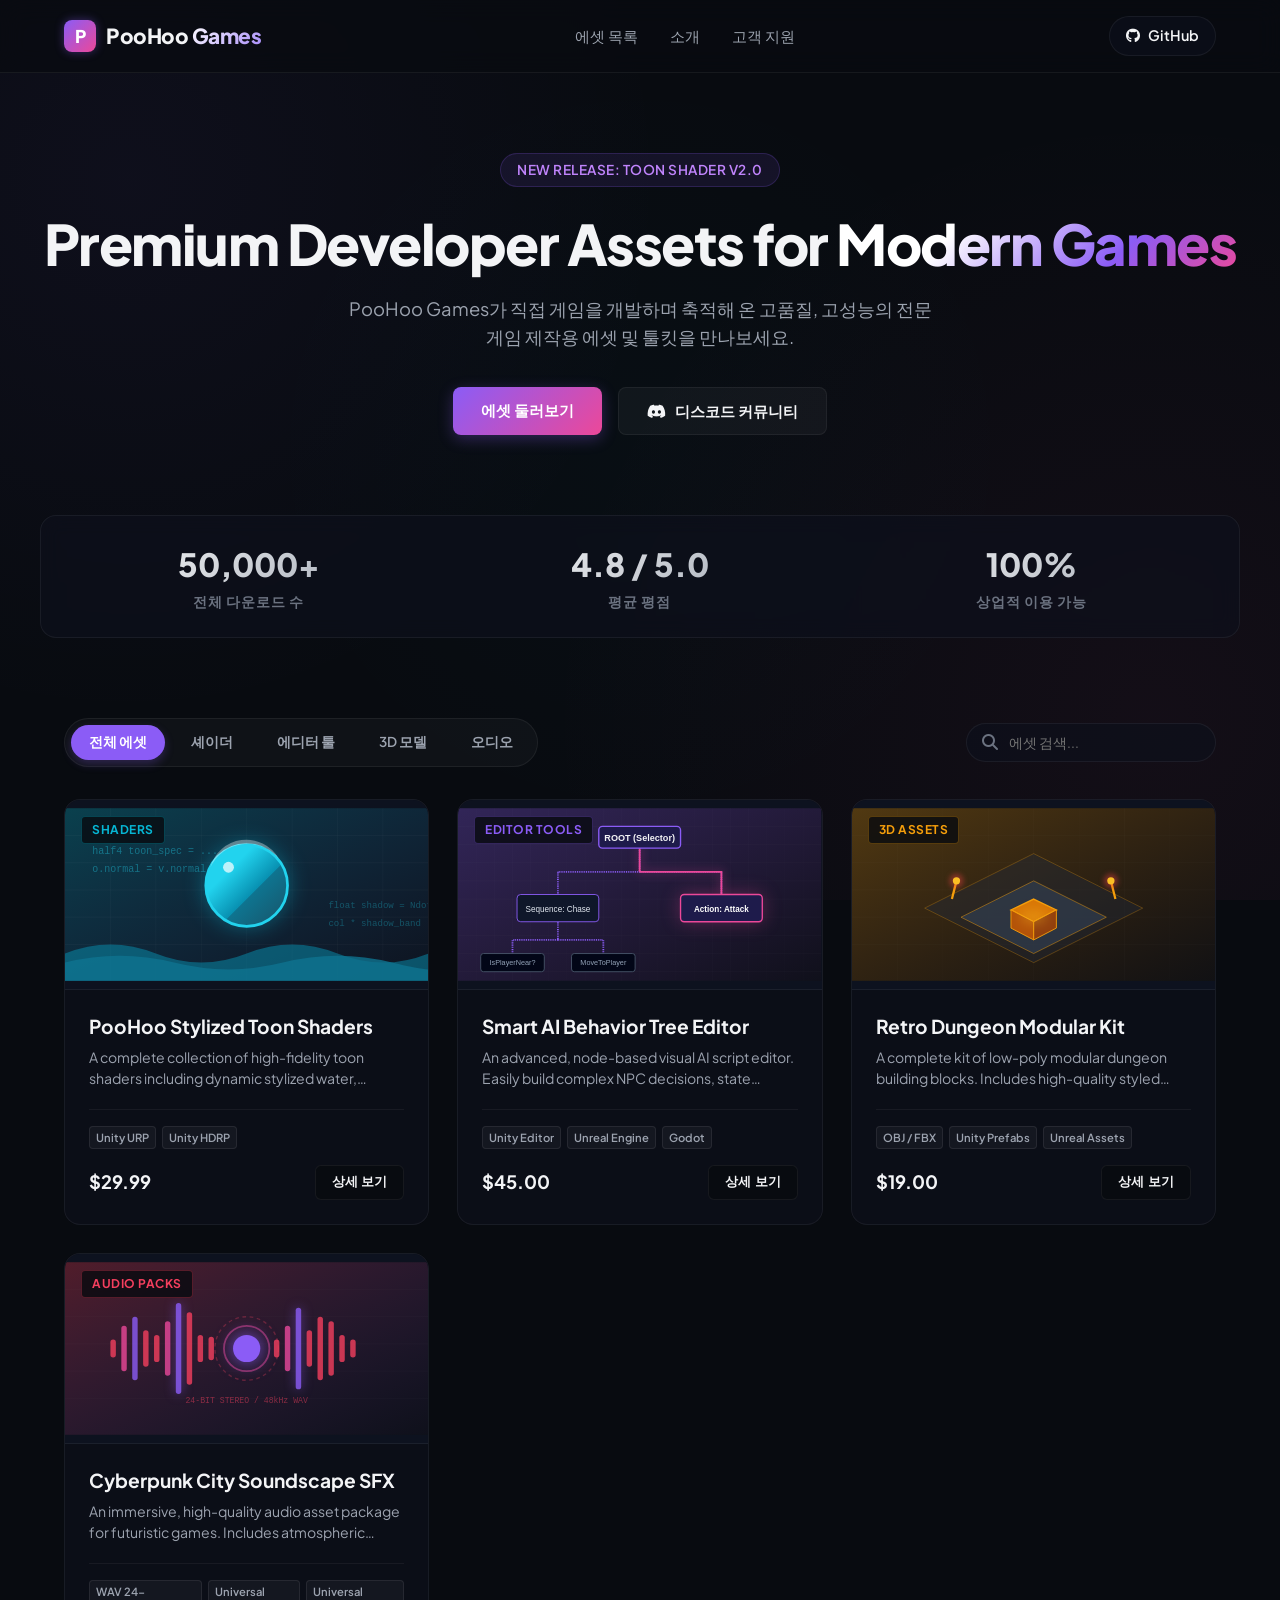
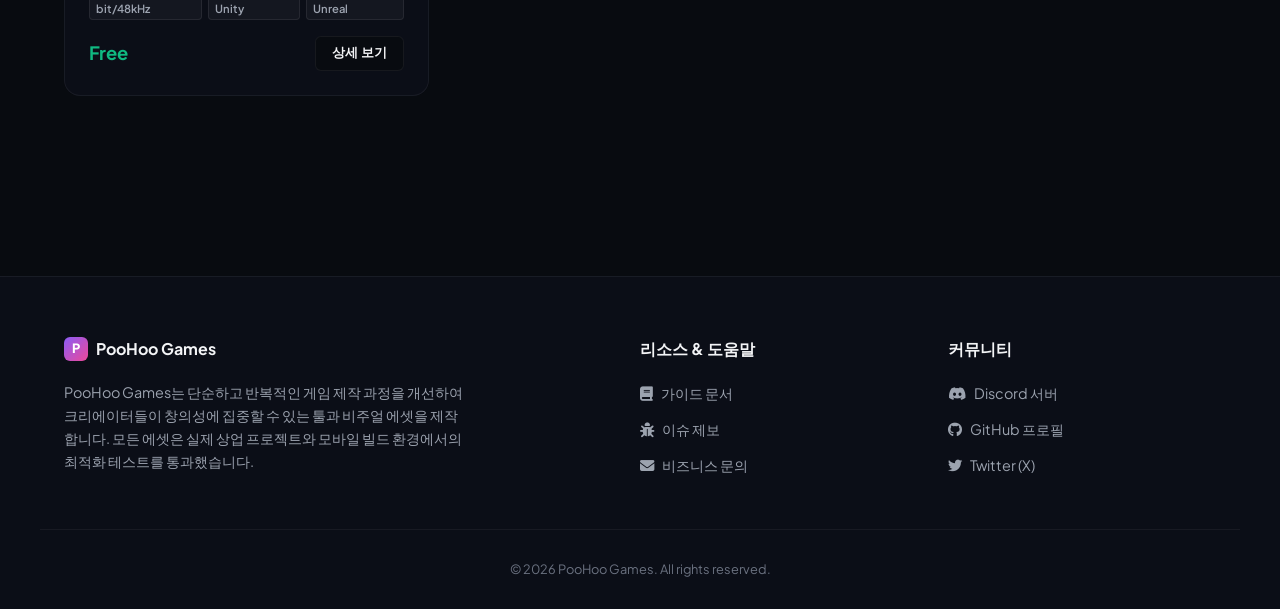
==== index.html @ 153fd47e "Initial commit: Asset Store Homepage" ====
<!DOCTYPE html>
<html lang="ko">
<head>
  <meta charset="utf-8">
  <meta name="viewport" content="width=device-width, initial-scale=1.0">
  <title>PooHoo Games - Asset Store</title>
  <meta name="description" content="PooHoo Games의 고품질 게임 개발용 에셋 스토어. 스타일라이즈드 셰이더, 스마트 AI 에디터, 로우폴리 3D 모델, 몰입형 오디오 패키지를 만나보세요.">
  <meta name="author" content="PooHoo Games">
  <link rel="stylesheet" href="style.css">
  
  <!-- FontAwesome for Icons -->
  <link rel="stylesheet" href="https://cdnjs.cloudflare.com/ajax/libs/font-awesome/6.4.0/css/all.min.css">
</head>
<body>

  <!-- Navigation Bar -->
  <header>
    <div class="container header-inner">
      <a href="#" class="logo">
        <div class="logo-icon">P</div>
        <div class="logo-text">PooHoo <span>Games</span></div>
      </a>
      <ul class="nav-links">
        <li><a href="#catalog">에셋 목록</a></li>
        <li><a href="#about">소개</a></li>
        <li><a href="#support">고객 지원</a></li>
      </ul>
      <a href="https://github.com/PooHooGames" class="social-btn" target="_blank">
        <i class="fab fa-github"></i> GitHub
      </a>
    </div>
  </header>

  <!-- Hero Section -->
  <section class="hero container">
    <span class="hero-badge">NEW RELEASE: TOON SHADER V2.0</span>
    <h1>Premium Developer Assets for <span class="gradient">Modern Games</span></h1>
    <p class="hero-subtitle">
      PooHoo Games가 직접 게임을 개발하며 축적해 온 고품질, 고성능의 전문 게임 제작용 에셋 및 툴킷을 만나보세요.
    </p>
    <div class="hero-ctas">
      <a href="#catalog" class="btn-primary">에셋 둘러보기</a>
      <a href="https://discord.gg" class="btn-secondary" target="_blank">
        <i class="fab fa-discord" style="margin-right: 6px;"></i> 디스코드 커뮤니티
      </a>
    </div>
  </section>

  <!-- Statistics Section -->
  <section class="stats container">
    <div class="stats-grid">
      <div class="stat-item">
        <h3>50,000+</h3>
        <p>전체 다운로드 수</p>
      </div>
      <div class="stat-item">
        <h3>4.8 / 5.0</h3>
        <p>평균 평점</p>
      </div>
      <div class="stat-item">
        <h3>100%</h3>
        <p>상업적 이용 가능</p>
      </div>
    </div>
  </section>

  <!-- Asset Store Catalog Section -->
  <section class="catalog-section container" id="catalog">
    <div class="filter-bar">
      <div class="filter-tabs">
        <button class="filter-tab active" data-filter="all">전체 에셋</button>
        <button class="filter-tab" data-filter="shaders">셰이더</button>
        <button class="filter-tab" data-filter="tools">에디터 툴</button>
        <button class="filter-tab" data-filter="3d">3D 모델</button>
        <button class="filter-tab" data-filter="audio">오디오</button>
      </div>
      <div class="search-wrapper">
        <i class="fas fa-search search-icon"></i>
        <input type="text" id="search-input" class="search-input" placeholder="에셋 검색...">
      </div>
    </div>

    <!-- Dynamic Asset Grid -->
    <div class="assets-grid" id="assets-grid">
      <!-- Generated dynamically by app.js -->
    </div>
  </section>

  <!-- Asset Details Modal -->
  <div class="modal-overlay" id="modal-overlay">
    <div class="modal-container">
      <button class="modal-close" id="modal-close">
        <i class="fas fa-times"></i>
      </button>
      <!-- SVG dynamic graphic header representation -->
      <div class="modal-header-graphic" id="modal-graphic">
        <!-- SVG injected by JS -->
      </div>
      <div class="modal-content">
        <div class="modal-title-row">
          <h2 id="modal-title">Asset Title</h2>
          <div class="modal-price-tag" id="modal-price">$0.00</div>
        </div>
        <div class="modal-tags" id="modal-tags">
          <!-- Tags injected by JS -->
        </div>
        <p class="modal-desc" id="modal-desc">
          에셋 상세 설명이 들어갈 자리입니다.
        </p>
        <div class="modal-features">
          <h4>핵심 특징 (Key Features)</h4>
          <ul class="features-list" id="modal-features-list">
            <!-- Features injected by JS -->
          </ul>
        </div>
        <div class="modal-actions">
          <a id="btn-store" href="#" class="btn-primary" target="_blank">
            <i class="fas fa-external-link-alt" style="margin-right: 6px;"></i> 에셋스토어에서 확인하기
          </a>
          <button onclick="closeModal()" class="btn-secondary">닫기</button>
        </div>
      </div>
    </div>
  </div>

  <!-- About & Contact Footer -->
  <footer class="footer-info" id="about">
    <div class="container footer-grid">
      <div class="footer-col">
        <h4 style="display: flex; align-items: center; gap: 8px;">
          <span style="background: linear-gradient(135deg, var(--accent-primary), var(--accent-secondary)); width: 24px; height: 24px; border-radius: 6px; display: inline-flex; align-items: center; justify-content: center; font-size: 0.8rem; font-weight: 800; color: white;">P</span>
          PooHoo Games
        </h4>
        <p style="margin-top: 15px; max-width: 400px;">
          PooHoo Games는 단순하고 반복적인 게임 제작 과정을 개선하여 크리에이터들이 창의성에 집중할 수 있는 툴과 비주얼 에셋을 제작합니다. 모든 에셋은 실제 상업 프로젝트와 모바일 빌드 환경에서의 최적화 테스트를 통과했습니다.
        </p>
      </div>
      <div class="footer-col" id="support">
        <h4>리소스 & 도움말</h4>
        <ul class="footer-links">
          <li><a href="#"><i class="fas fa-book" style="margin-right: 6px;"></i> 가이드 문서</a></li>
          <li><a href="https://github.com/PooHooGames/Homepage/issues"><i class="fas fa-bug" style="margin-right: 6px;"></i> 이슈 제보</a></li>
          <li><a href="#"><i class="fas fa-envelope" style="margin-right: 6px;"></i> 비즈니스 문의</a></li>
        </ul>
      </div>
      <div class="footer-col">
        <h4>커뮤니티</h4>
        <ul class="footer-links">
          <li><a href="https://discord.gg" target="_blank"><i class="fab fa-discord" style="margin-right: 6px;"></i> Discord 서버</a></li>
          <li><a href="https://github.com/PooHooGames" target="_blank"><i class="fab fa-github" style="margin-right: 6px;"></i> GitHub 프로필</a></li>
          <li><a href="https://twitter.com" target="_blank"><i class="fab fa-twitter" style="margin-right: 6px;"></i> Twitter (X)</a></li>
        </ul>
      </div>
    </div>
    <div class="container copyright">
      <p>&copy; 2026 PooHoo Games. All rights reserved.</p>
    </div>
  </footer>

  <script src="app.js"></script>
</body>
</html>
---- style.css ----
@import url('https://fonts.googleapis.com/css2?family=Plus+Jakarta+Sans:wght@300;400;500;600;700;800&family=JetBrains+Mono:wght@400;500;600&display=swap');

:root {
  --bg-dark: #080B10;
  --bg-card: rgba(13, 17, 28, 0.7);
  --bg-card-hover: rgba(20, 26, 42, 0.85);
  --border-glass: rgba(255, 255, 255, 0.06);
  --border-glass-hover: rgba(255, 255, 255, 0.12);
  
  --accent-primary: #8b5cf6; /* Violet */
  --accent-secondary: #ec4899; /* Pink */
  --accent-cyan: #06b6d4; /* Cyan */
  --accent-amber: #f59e0b; /* Amber */
  --accent-rose: #f43f5e; /* Rose */
  --accent-green: #10b981; /* Green */
  
  --text-main: #f3f4f6;
  --text-muted: #9ca3af;
  --text-dim: #6b7280;
  
  --font-sans: 'Plus Jakarta Sans', -apple-system, BlinkMacSystemFont, "Segoe UI", Roboto, sans-serif;
  --font-mono: 'JetBrains Mono', monospace;
  
  --shadow-glow: 0 0 20px rgba(139, 92, 246, 0.15);
  --shadow-glow-hover: 0 0 35px rgba(139, 92, 246, 0.3);
  
  --transition-smooth: all 0.3s cubic-bezier(0.4, 0, 0.2, 1);
}

* {
  box-sizing: border-box;
  margin: 0;
  padding: 0;
}

body {
  background-color: var(--bg-dark);
  color: var(--text-main);
  font-family: var(--font-sans);
  min-height: 100vh;
  overflow-x: hidden;
  line-height: 1.5;
  background-image: 
    radial-gradient(circle at 10% 20%, rgba(139, 92, 246, 0.05) 0%, transparent 40%),
    radial-gradient(circle at 90% 80%, rgba(236, 72, 153, 0.05) 0%, transparent 45%),
    radial-gradient(circle at 50% 50%, rgba(6, 182, 212, 0.02) 0%, transparent 50%);
  background-attachment: fixed;
}

/* Scrollbar styling */
::-webkit-scrollbar {
  width: 8px;
}
::-webkit-scrollbar-track {
  background: var(--bg-dark);
}
::-webkit-scrollbar-thumb {
  background: rgba(255, 255, 255, 0.1);
  border-radius: 4px;
}
::-webkit-scrollbar-thumb:hover {
  background: rgba(255, 255, 255, 0.2);
}

/* Global Container */
.container {
  max-width: 1200px;
  margin: 0 auto;
  padding: 0 24px;
}

/* Header & Navigation */
header {
  backdrop-filter: blur(12px);
  -webkit-backdrop-filter: blur(12px);
  background-color: rgba(8, 11, 16, 0.75);
  border-bottom: 1px solid var(--border-glass);
  position: sticky;
  top: 0;
  z-index: 100;
  padding: 16px 0;
}

.header-inner {
  display: flex;
  justify-content: space-between;
  align-items: center;
}

.logo {
  display: flex;
  align-items: center;
  gap: 10px;
  text-decoration: none;
  font-weight: 800;
  font-size: 1.3rem;
  letter-spacing: -0.5px;
  color: var(--text-main);
}

.logo-icon {
  background: linear-gradient(135deg, var(--accent-primary), var(--accent-secondary));
  width: 32px;
  height: 32px;
  border-radius: 8px;
  display: flex;
  align-items: center;
  justify-content: center;
  color: white;
  font-weight: 800;
  font-size: 1.1rem;
  box-shadow: 0 0 10px rgba(139, 92, 246, 0.4);
}

.logo-text span {
  background: linear-gradient(135deg, #fff, #a78bfa);
  -webkit-background-clip: text;
  -webkit-text-fill-color: transparent;
}

.nav-links {
  display: flex;
  gap: 32px;
  list-style: none;
}

.nav-links a {
  color: var(--text-muted);
  text-decoration: none;
  font-size: 0.95rem;
  font-weight: 500;
  transition: var(--transition-smooth);
}

.nav-links a:hover {
  color: var(--text-main);
  text-shadow: 0 0 8px rgba(255, 255, 255, 0.3);
}

.social-btn {
  background: var(--bg-card);
  border: 1px solid var(--border-glass);
  color: var(--text-main);
  padding: 8px 16px;
  border-radius: 30px;
  font-size: 0.9rem;
  font-weight: 600;
  text-decoration: none;
  display: flex;
  align-items: center;
  gap: 8px;
  transition: var(--transition-smooth);
}

.social-btn:hover {
  border-color: var(--accent-primary);
  background: rgba(139, 92, 246, 0.1);
  box-shadow: 0 0 15px rgba(139, 92, 246, 0.2);
}

/* Hero Section */
.hero {
  padding: 80px 0 60px 0;
  text-align: center;
  position: relative;
}

.hero-badge {
  display: inline-block;
  background: rgba(139, 92, 246, 0.1);
  border: 1px solid rgba(139, 92, 246, 0.2);
  color: #c084fc;
  padding: 6px 16px;
  border-radius: 50px;
  font-size: 0.85rem;
  font-weight: 600;
  margin-bottom: 24px;
  letter-spacing: 0.5px;
  animation: pulse 2s infinite;
}

@keyframes pulse {
  0% { box-shadow: 0 0 0 0 rgba(139, 92, 246, 0.4); }
  70% { box-shadow: 0 0 0 10px rgba(139, 92, 246, 0); }
  100% { box-shadow: 0 0 0 0 rgba(139, 92, 246, 0); }
}

.hero h1 {
  font-size: 3.5rem;
  font-weight: 800;
  line-height: 1.15;
  letter-spacing: -1.5px;
  margin-bottom: 20px;
}

.hero h1 span.gradient {
  background: linear-gradient(135deg, #fff 30%, var(--accent-primary) 70%, var(--accent-secondary));
  -webkit-background-clip: text;
  -webkit-text-fill-color: transparent;
}

.hero-subtitle {
  font-size: 1.15rem;
  color: var(--text-muted);
  max-width: 600px;
  margin: 0 auto 36px auto;
  font-weight: 400;
}

.hero-ctas {
  display: flex;
  justify-content: center;
  gap: 16px;
}

.btn-primary {
  background: linear-gradient(135deg, var(--accent-primary), var(--accent-secondary));
  color: white;
  border: none;
  padding: 12px 28px;
  border-radius: 8px;
  font-size: 0.95rem;
  font-weight: 600;
  text-decoration: none;
  cursor: pointer;
  box-shadow: 0 4px 15px rgba(139, 92, 246, 0.3);
  transition: var(--transition-smooth);
}

.btn-primary:hover {
  transform: translateY(-2px);
  box-shadow: 0 6px 20px rgba(139, 92, 246, 0.5);
}

.btn-secondary {
  background: rgba(255, 255, 255, 0.04);
  border: 1px solid var(--border-glass);
  color: var(--text-main);
  padding: 12px 28px;
  border-radius: 8px;
  font-size: 0.95rem;
  font-weight: 600;
  text-decoration: none;
  cursor: pointer;
  transition: var(--transition-smooth);
}

.btn-secondary:hover {
  background: rgba(255, 255, 255, 0.08);
  border-color: rgba(255, 255, 255, 0.2);
  transform: translateY(-2px);
}

/* Stats Section */
.stats {
  padding: 20px 0;
  margin-bottom: 60px;
}

.stats-grid {
  display: grid;
  grid-template-columns: repeat(3, 1fr);
  gap: 24px;
  background: var(--bg-card);
  backdrop-filter: blur(10px);
  border: 1px solid var(--border-glass);
  border-radius: 16px;
  padding: 24px;
  text-align: center;
}

.stat-item h3 {
  font-size: 2rem;
  font-weight: 800;
  background: linear-gradient(135deg, #fff, var(--text-muted));
  -webkit-background-clip: text;
  -webkit-text-fill-color: transparent;
  margin-bottom: 4px;
}

.stat-item p {
  color: var(--text-dim);
  font-size: 0.85rem;
  text-transform: uppercase;
  letter-spacing: 1px;
  font-weight: 600;
}

/* Store Filter & Catalog */
.catalog-section {
  padding-bottom: 80px;
}

.filter-bar {
  display: flex;
  justify-content: space-between;
  align-items: center;
  margin-bottom: 32px;
  flex-wrap: wrap;
  gap: 16px;
}

.filter-tabs {
  display: flex;
  gap: 8px;
  background: rgba(255, 255, 255, 0.03);
  border: 1px solid var(--border-glass);
  padding: 6px;
  border-radius: 30px;
}

.filter-tab {
  background: transparent;
  border: none;
  color: var(--text-muted);
  padding: 8px 18px;
  border-radius: 20px;
  font-family: var(--font-sans);
  font-size: 0.85rem;
  font-weight: 600;
  cursor: pointer;
  transition: var(--transition-smooth);
}

.filter-tab:hover {
  color: var(--text-main);
}

.filter-tab.active {
  background: var(--accent-primary);
  color: white;
  box-shadow: 0 4px 10px rgba(139, 92, 246, 0.25);
}

.search-wrapper {
  position: relative;
}

.search-input {
  background: var(--bg-card);
  border: 1px solid var(--border-glass);
  border-radius: 30px;
  padding: 10px 20px 10px 42px;
  color: var(--text-main);
  font-family: var(--font-sans);
  font-size: 0.85rem;
  width: 250px;
  transition: var(--transition-smooth);
}

.search-input:focus {
  outline: none;
  border-color: var(--accent-primary);
  box-shadow: 0 0 15px rgba(139, 92, 246, 0.15);
  width: 280px;
}

.search-icon {
  position: absolute;
  left: 16px;
  top: 50%;
  transform: translateY(-50%);
  color: var(--text-dim);
  pointer-events: none;
}

/* Assets Grid */
.assets-grid {
  display: grid;
  grid-template-columns: repeat(auto-fill, minmax(340px, 1fr));
  gap: 28px;
}

.asset-card {
  background: var(--bg-card);
  backdrop-filter: blur(8px);
  border: 1px solid var(--border-glass);
  border-radius: 16px;
  overflow: hidden;
  display: flex;
  flex-direction: column;
  height: 100%;
  transition: var(--transition-smooth);
}

.asset-card:hover {
  transform: translateY(-6px);
  background: var(--bg-card-hover);
  border-color: var(--border-glass-hover);
  box-shadow: var(--shadow-glow-hover);
}

/* SVG Graphic Header */
.asset-preview {
  position: relative;
  height: 190px;
  background: #0d121f;
  display: flex;
  align-items: center;
  justify-content: center;
  overflow: hidden;
  border-bottom: 1px solid var(--border-glass);
}

.asset-preview svg {
  width: 100%;
  height: 100%;
}

.asset-badge {
  position: absolute;
  top: 16px;
  left: 16px;
  background: rgba(8, 11, 16, 0.8);
  backdrop-filter: blur(4px);
  border: 1px solid rgba(255, 255, 255, 0.1);
  padding: 4px 10px;
  border-radius: 4px;
  font-size: 0.75rem;
  font-weight: 700;
  text-transform: uppercase;
  letter-spacing: 0.5px;
}

.badge-shaders { color: var(--accent-cyan); border-color: rgba(6, 182, 212, 0.3); }
.badge-tools { color: var(--accent-primary); border-color: rgba(139, 92, 246, 0.3); }
.badge-3d { color: var(--accent-amber); border-color: rgba(245, 158, 11, 0.3); }
.badge-audio { color: var(--accent-rose); border-color: rgba(244, 63, 94, 0.3); }

.asset-body {
  padding: 24px;
  display: flex;
  flex-direction: column;
  flex-grow: 1;
}

.asset-title {
  font-size: 1.2rem;
  font-weight: 700;
  margin-bottom: 8px;
  line-height: 1.3;
}

.asset-desc {
  font-size: 0.88rem;
  color: var(--text-muted);
  margin-bottom: 20px;
  flex-grow: 1;
  display: -webkit-box;
  -webkit-line-clamp: 2;
  -webkit-box-orient: vertical;
  overflow: hidden;
}

.asset-meta {
  display: flex;
  justify-content: space-between;
  align-items: center;
  padding-top: 16px;
  border-top: 1px solid rgba(255, 255, 255, 0.05);
}

.asset-platform {
  display: flex;
  gap: 6px;
}

.platform-tag {
  font-size: 0.7rem;
  font-weight: 600;
  background: rgba(255, 255, 255, 0.04);
  border: 1px solid rgba(255, 255, 255, 0.08);
  padding: 2px 6px;
  border-radius: 4px;
  color: var(--text-muted);
}

.asset-footer {
  display: flex;
  justify-content: space-between;
  align-items: center;
  margin-top: 16px;
}

.asset-price {
  font-size: 1.15rem;
  font-weight: 700;
}

.asset-price.free {
  color: var(--accent-green);
}

.btn-card-cta {
  background: var(--bg-dark);
  border: 1px solid var(--border-glass);
  color: var(--text-main);
  padding: 8px 16px;
  border-radius: 6px;
  font-size: 0.8rem;
  font-weight: 600;
  cursor: pointer;
  transition: var(--transition-smooth);
}

.asset-card:hover .btn-card-cta {
  background: var(--accent-primary);
  border-color: var(--accent-primary);
  color: white;
  box-shadow: 0 4px 12px rgba(139, 92, 246, 0.3);
}

/* Modal Styling */
.modal-overlay {
  position: fixed;
  top: 0;
  left: 0;
  right: 0;
  bottom: 0;
  background: rgba(5, 7, 10, 0.85);
  backdrop-filter: blur(12px);
  z-index: 1000;
  display: flex;
  align-items: center;
  justify-content: center;
  opacity: 0;
  pointer-events: none;
  transition: opacity 0.3s ease;
  padding: 20px;
}

.modal-overlay.open {
  opacity: 1;
  pointer-events: auto;
}

.modal-container {
  background: #0c0f17;
  border: 1px solid var(--border-glass-hover);
  border-radius: 20px;
  max-width: 750px;
  width: 100%;
  max-height: 90vh;
  overflow-y: auto;
  box-shadow: 0 10px 40px rgba(0, 0, 0, 0.5), var(--shadow-glow);
  position: relative;
  transform: translateY(20px);
  transition: transform 0.3s cubic-bezier(0.4, 0, 0.2, 1);
}

.modal-overlay.open .modal-container {
  transform: translateY(0);
}

.modal-close {
  position: absolute;
  top: 16px;
  right: 16px;
  background: rgba(255, 255, 255, 0.05);
  border: 1px solid var(--border-glass);
  color: var(--text-main);
  width: 36px;
  height: 36px;
  border-radius: 50%;
  display: flex;
  align-items: center;
  justify-content: center;
  cursor: pointer;
  z-index: 10;
  transition: var(--transition-smooth);
}

.modal-close:hover {
  background: rgba(255, 255, 255, 0.1);
  transform: rotate(90deg);
}

.modal-header-graphic {
  height: 240px;
  background: #0d121f;
  position: relative;
  display: flex;
  align-items: center;
  justify-content: center;
}

.modal-header-graphic svg {
  width: 100%;
  height: 100%;
}

.modal-content {
  padding: 32px;
}

.modal-title-row {
  display: flex;
  justify-content: space-between;
  align-items: flex-start;
  margin-bottom: 12px;
  flex-wrap: wrap;
  gap: 16px;
}

.modal-title-row h2 {
  font-size: 1.75rem;
  font-weight: 800;
  line-height: 1.2;
}

.modal-price-tag {
  font-size: 1.5rem;
  font-weight: 800;
  color: white;
}

.modal-tags {
  display: flex;
  gap: 8px;
  margin-bottom: 24px;
  flex-wrap: wrap;
}

.modal-tag {
  font-size: 0.75rem;
  font-weight: 600;
  padding: 4px 10px;
  border-radius: 4px;
  background: rgba(255, 255, 255, 0.03);
  border: 1px solid var(--border-glass);
}

.modal-desc {
  color: var(--text-muted);
  font-size: 0.95rem;
  line-height: 1.6;
  margin-bottom: 24px;
}

.modal-features {
  background: rgba(255, 255, 255, 0.02);
  border: 1px solid var(--border-glass);
  border-radius: 12px;
  padding: 20px;
  margin-bottom: 30px;
}

.modal-features h4 {
  font-size: 0.95rem;
  font-weight: 700;
  margin-bottom: 12px;
  letter-spacing: 0.5px;
  text-transform: uppercase;
  color: var(--text-main);
}

.features-list {
  list-style: none;
  display: grid;
  grid-template-columns: repeat(2, 1fr);
  gap: 10px;
}

@media (max-width: 600px) {
  .features-list {
    grid-template-columns: 1fr;
  }
}

.features-list li {
  font-size: 0.88rem;
  color: var(--text-muted);
  display: flex;
  align-items: center;
  gap: 8px;
}

.features-list li::before {
  content: "✦";
  color: var(--accent-primary);
  font-size: 0.8rem;
}

.modal-actions {
  display: flex;
  gap: 16px;
}

.modal-actions .btn-primary {
  flex-grow: 1;
  text-align: center;
}

.modal-actions .btn-secondary {
  flex-grow: 1;
  text-align: center;
}

/* About & Contact Section */
.footer-info {
  background: var(--bg-card);
  backdrop-filter: blur(10px);
  border-top: 1px solid var(--border-glass);
  padding: 60px 0 30px 0;
  margin-top: 100px;
}

.footer-grid {
  display: grid;
  grid-template-columns: 2fr 1fr 1fr;
  gap: 40px;
  margin-bottom: 40px;
}

@media (max-width: 768px) {
  .footer-grid {
    grid-template-columns: 1fr;
    gap: 30px;
  }
  .stats-grid {
    grid-template-columns: 1fr;
    gap: 16px;
  }
  .hero h1 {
    font-size: 2.5rem;
  }
  .filter-bar {
    flex-direction: column;
    align-items: stretch;
  }
  .search-input {
    width: 100%;
  }
  .search-input:focus {
    width: 100%;
  }
}

.footer-col h4 {
  font-size: 1rem;
  font-weight: 700;
  margin-bottom: 20px;
  color: var(--text-main);
}

.footer-col p {
  color: var(--text-muted);
  font-size: 0.9rem;
  line-height: 1.6;
}

.footer-links {
  list-style: none;
}

.footer-links li {
  margin-bottom: 12px;
}

.footer-links a {
  color: var(--text-muted);
  text-decoration: none;
  font-size: 0.9rem;
  transition: var(--transition-smooth);
}

.footer-links a:hover {
  color: var(--accent-primary);
}

.copyright {
  text-align: center;
  font-size: 0.8rem;
  color: var(--text-dim);
  padding-top: 30px;
  border-top: 1px solid rgba(255, 255, 255, 0.05);
}

/* Animations */
.fade-in {
  animation: fadeIn 0.6s ease-out forwards;
}

@keyframes fadeIn {
  from { opacity: 0; transform: translateY(15px); }
  to { opacity: 1; transform: translateY(0); }
}
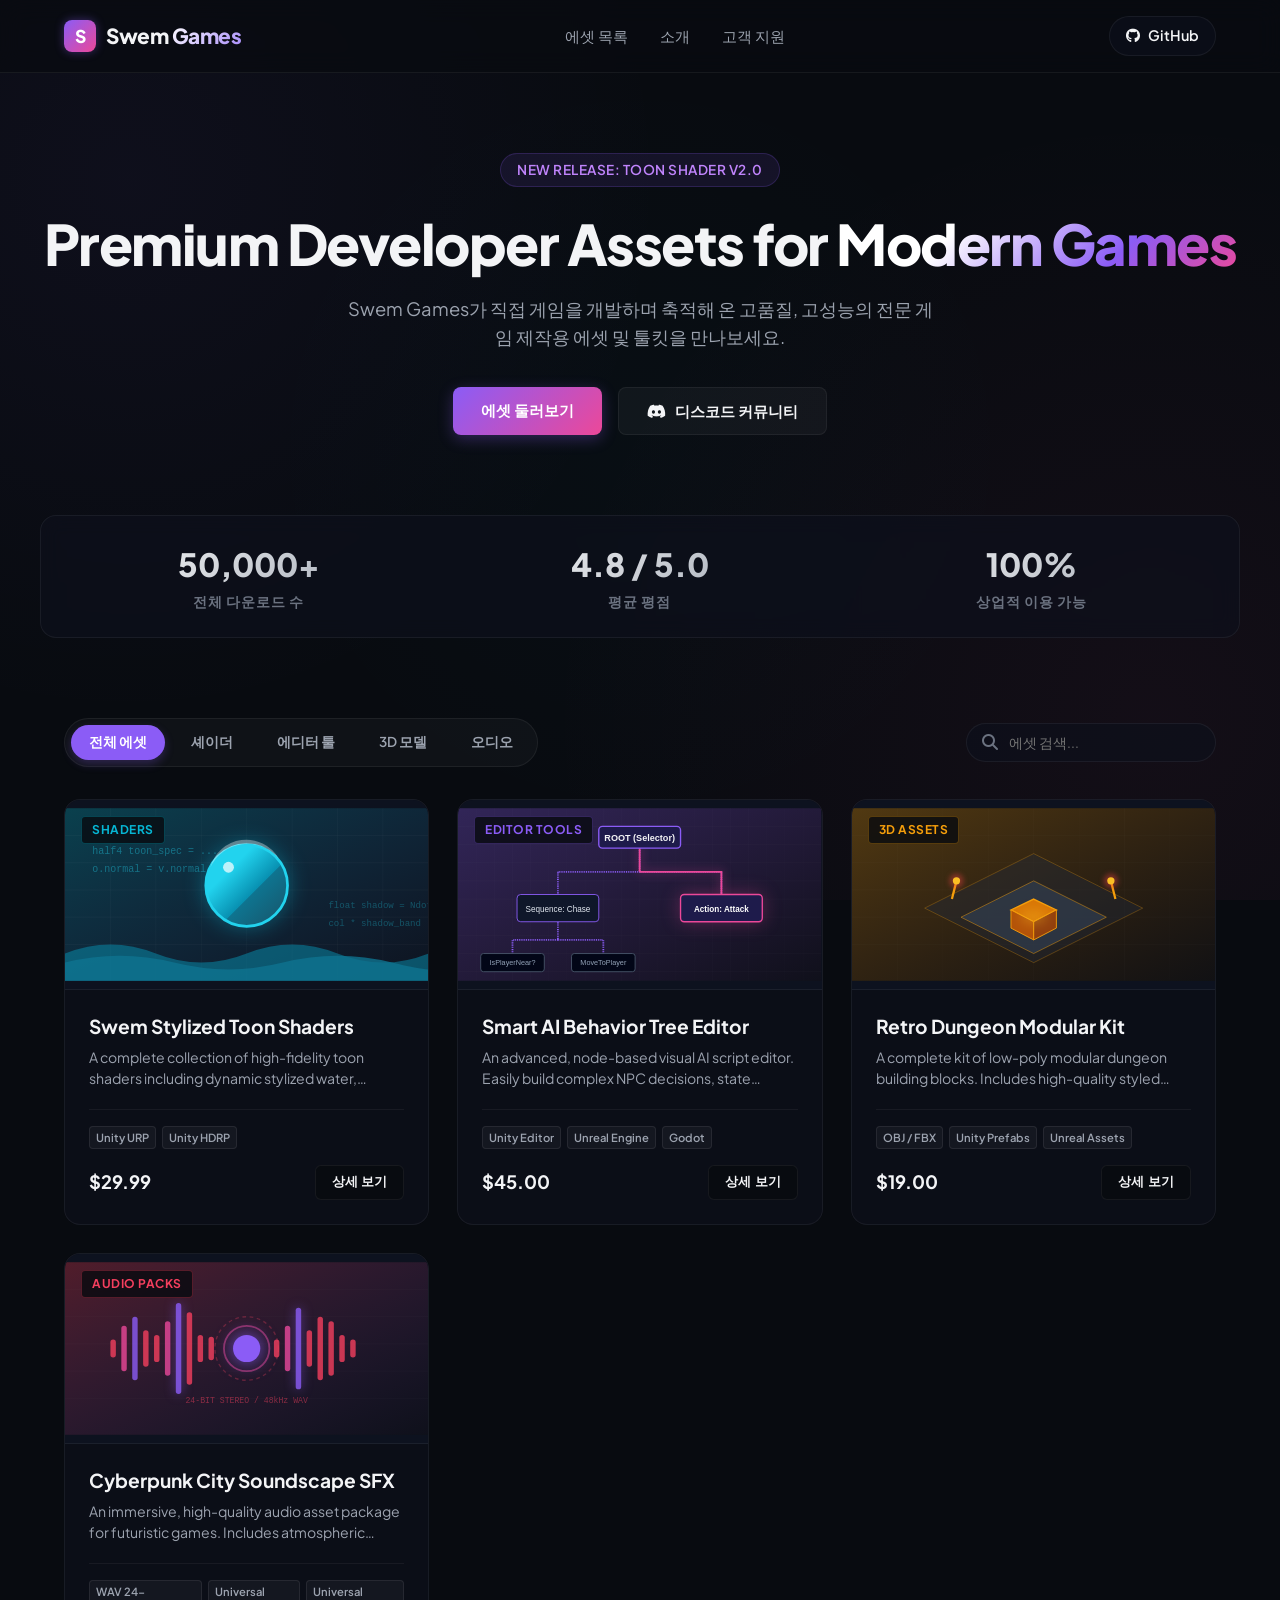
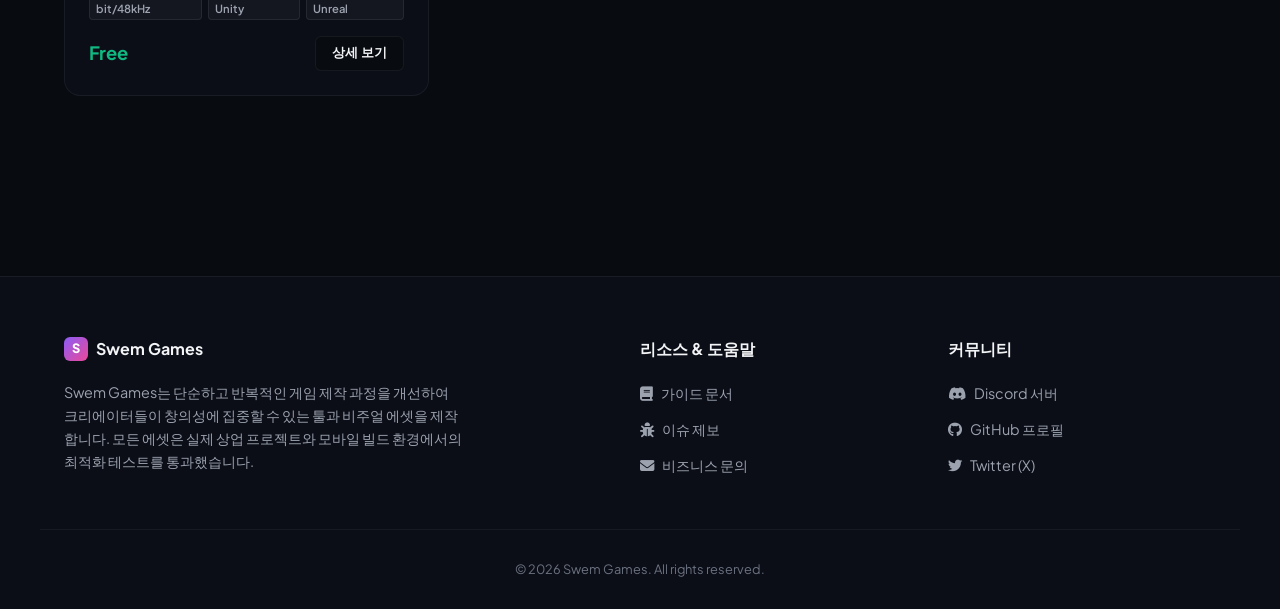
==== commit 918f8115: "Update site branding to Swem Games" ====
--- a/index.html
+++ b/index.html
@@ -3,9 +3,9 @@
 <head>
   <meta charset="utf-8">
   <meta name="viewport" content="width=device-width, initial-scale=1.0">
-  <title>PooHoo Games - Asset Store</title>
-  <meta name="description" content="PooHoo Games의 고품질 게임 개발용 에셋 스토어. 스타일라이즈드 셰이더, 스마트 AI 에디터, 로우폴리 3D 모델, 몰입형 오디오 패키지를 만나보세요.">
-  <meta name="author" content="PooHoo Games">
+  <title>Swem Games - Asset Store</title>
+  <meta name="description" content="Swem Games의 고품질 게임 개발용 에셋 스토어. 스타일라이즈드 셰이더, 스마트 AI 에디터, 로우폴리 3D 모델, 몰입형 오디오 패키지를 만나보세요.">
+  <meta name="author" content="Swem Games">
   <link rel="stylesheet" href="style.css">
   
   <!-- FontAwesome for Icons -->
@@ -17,15 +17,15 @@
   <header>
     <div class="container header-inner">
       <a href="#" class="logo">
-        <div class="logo-icon">P</div>
-        <div class="logo-text">PooHoo <span>Games</span></div>
+        <div class="logo-icon">S</div>
+        <div class="logo-text">Swem <span>Games</span></div>
       </a>
       <ul class="nav-links">
         <li><a href="#catalog">에셋 목록</a></li>
         <li><a href="#about">소개</a></li>
         <li><a href="#support">고객 지원</a></li>
       </ul>
-      <a href="https://github.com/PooHooGames" class="social-btn" target="_blank">
+      <a href="https://github.com/Psocy" class="social-btn" target="_blank">
         <i class="fab fa-github"></i> GitHub
       </a>
     </div>
@@ -36,7 +36,7 @@
     <span class="hero-badge">NEW RELEASE: TOON SHADER V2.0</span>
     <h1>Premium Developer Assets for <span class="gradient">Modern Games</span></h1>
     <p class="hero-subtitle">
-      PooHoo Games가 직접 게임을 개발하며 축적해 온 고품질, 고성능의 전문 게임 제작용 에셋 및 툴킷을 만나보세요.
+      Swem Games가 직접 게임을 개발하며 축적해 온 고품질, 고성능의 전문 게임 제작용 에셋 및 툴킷을 만나보세요.
     </p>
     <div class="hero-ctas">
       <a href="#catalog" class="btn-primary">에셋 둘러보기</a>
@@ -128,11 +128,11 @@
     <div class="container footer-grid">
       <div class="footer-col">
         <h4 style="display: flex; align-items: center; gap: 8px;">
-          <span style="background: linear-gradient(135deg, var(--accent-primary), var(--accent-secondary)); width: 24px; height: 24px; border-radius: 6px; display: inline-flex; align-items: center; justify-content: center; font-size: 0.8rem; font-weight: 800; color: white;">P</span>
-          PooHoo Games
+          <span style="background: linear-gradient(135deg, var(--accent-primary), var(--accent-secondary)); width: 24px; height: 24px; border-radius: 6px; display: inline-flex; align-items: center; justify-content: center; font-size: 0.8rem; font-weight: 800; color: white;">S</span>
+          Swem Games
         </h4>
         <p style="margin-top: 15px; max-width: 400px;">
-          PooHoo Games는 단순하고 반복적인 게임 제작 과정을 개선하여 크리에이터들이 창의성에 집중할 수 있는 툴과 비주얼 에셋을 제작합니다. 모든 에셋은 실제 상업 프로젝트와 모바일 빌드 환경에서의 최적화 테스트를 통과했습니다.
+          Swem Games는 단순하고 반복적인 게임 제작 과정을 개선하여 크리에이터들이 창의성에 집중할 수 있는 툴과 비주얼 에셋을 제작합니다. 모든 에셋은 실제 상업 프로젝트와 모바일 빌드 환경에서의 최적화 테스트를 통과했습니다.
         </p>
       </div>
       <div class="footer-col" id="support">
@@ -147,13 +147,13 @@
         <h4>커뮤니티</h4>
         <ul class="footer-links">
           <li><a href="https://discord.gg" target="_blank"><i class="fab fa-discord" style="margin-right: 6px;"></i> Discord 서버</a></li>
-          <li><a href="https://github.com/PooHooGames" target="_blank"><i class="fab fa-github" style="margin-right: 6px;"></i> GitHub 프로필</a></li>
+          <li><a href="https://github.com/Psocy" target="_blank"><i class="fab fa-github" style="margin-right: 6px;"></i> GitHub 프로필</a></li>
           <li><a href="https://twitter.com" target="_blank"><i class="fab fa-twitter" style="margin-right: 6px;"></i> Twitter (X)</a></li>
         </ul>
       </div>
     </div>
     <div class="container copyright">
-      <p>&copy; 2026 PooHoo Games. All rights reserved.</p>
+      <p>&copy; 2026 Swem Games. All rights reserved.</p>
     </div>
   </footer>
 
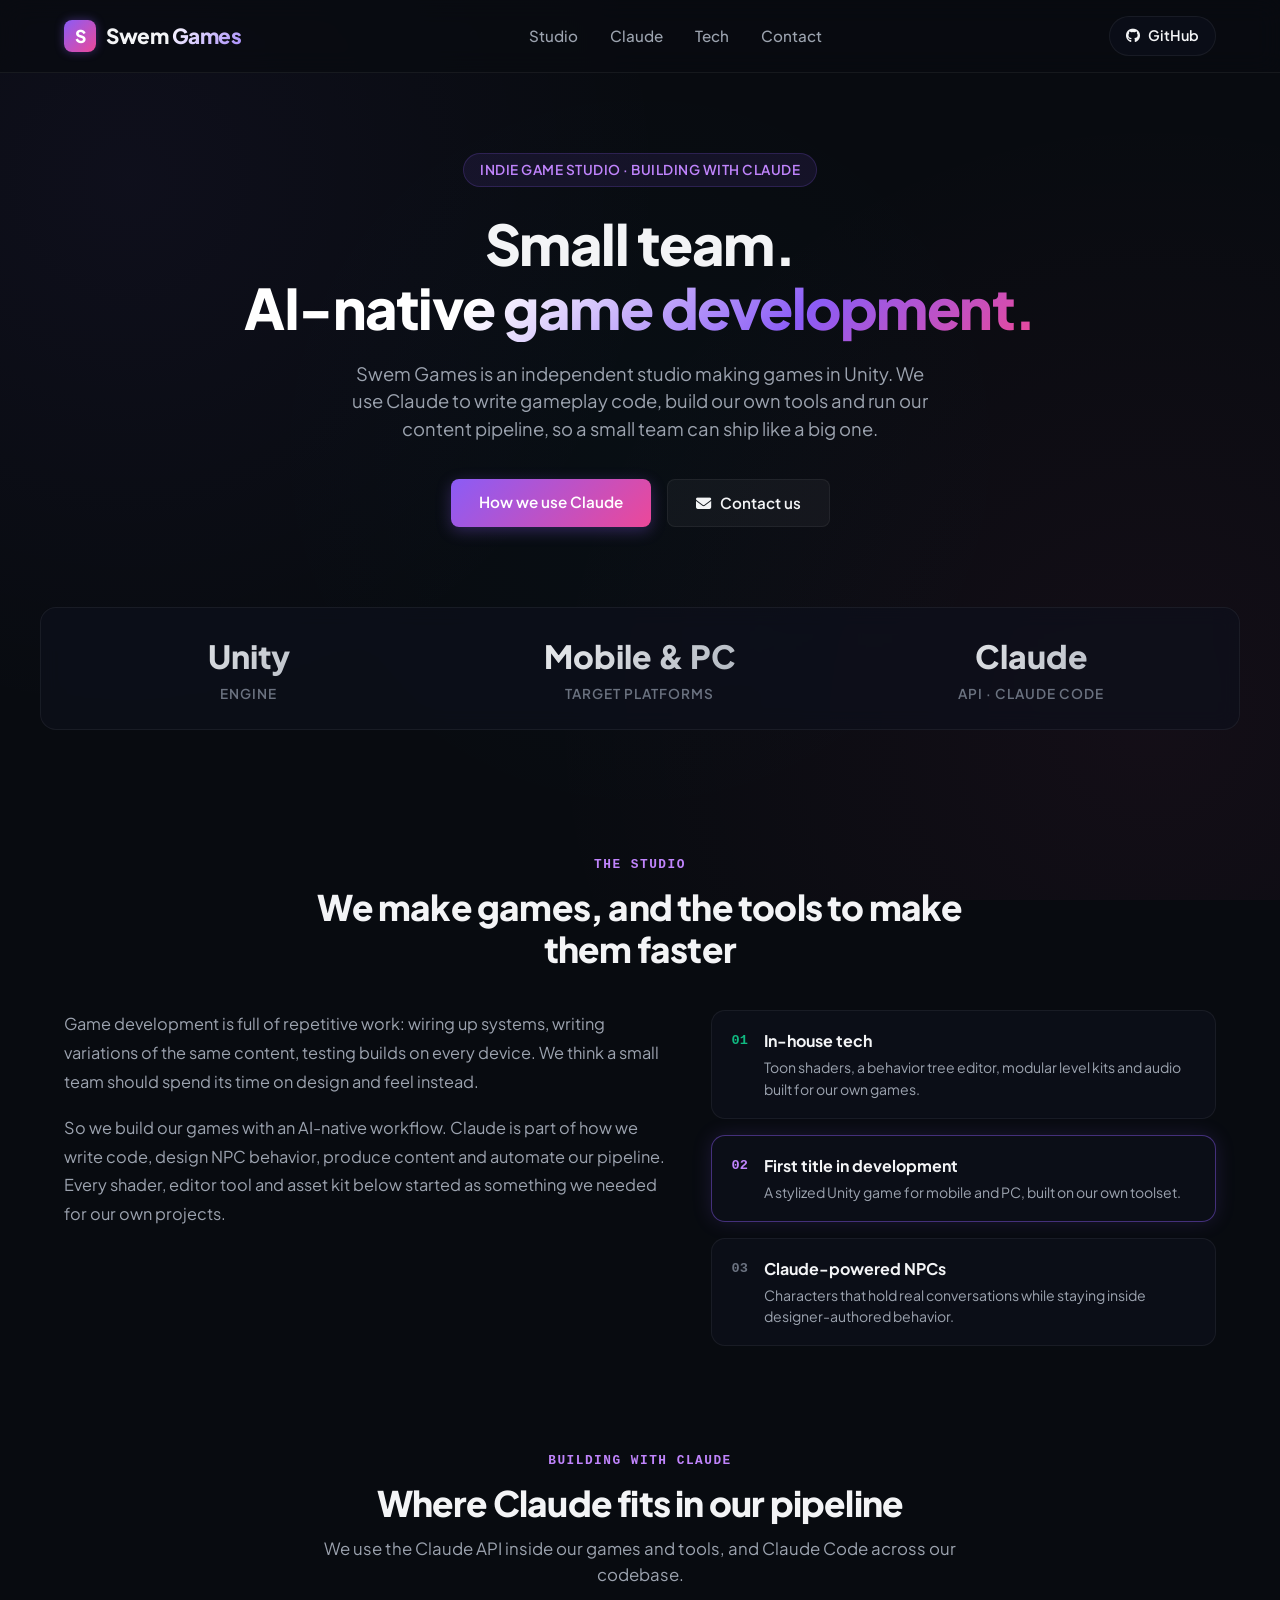
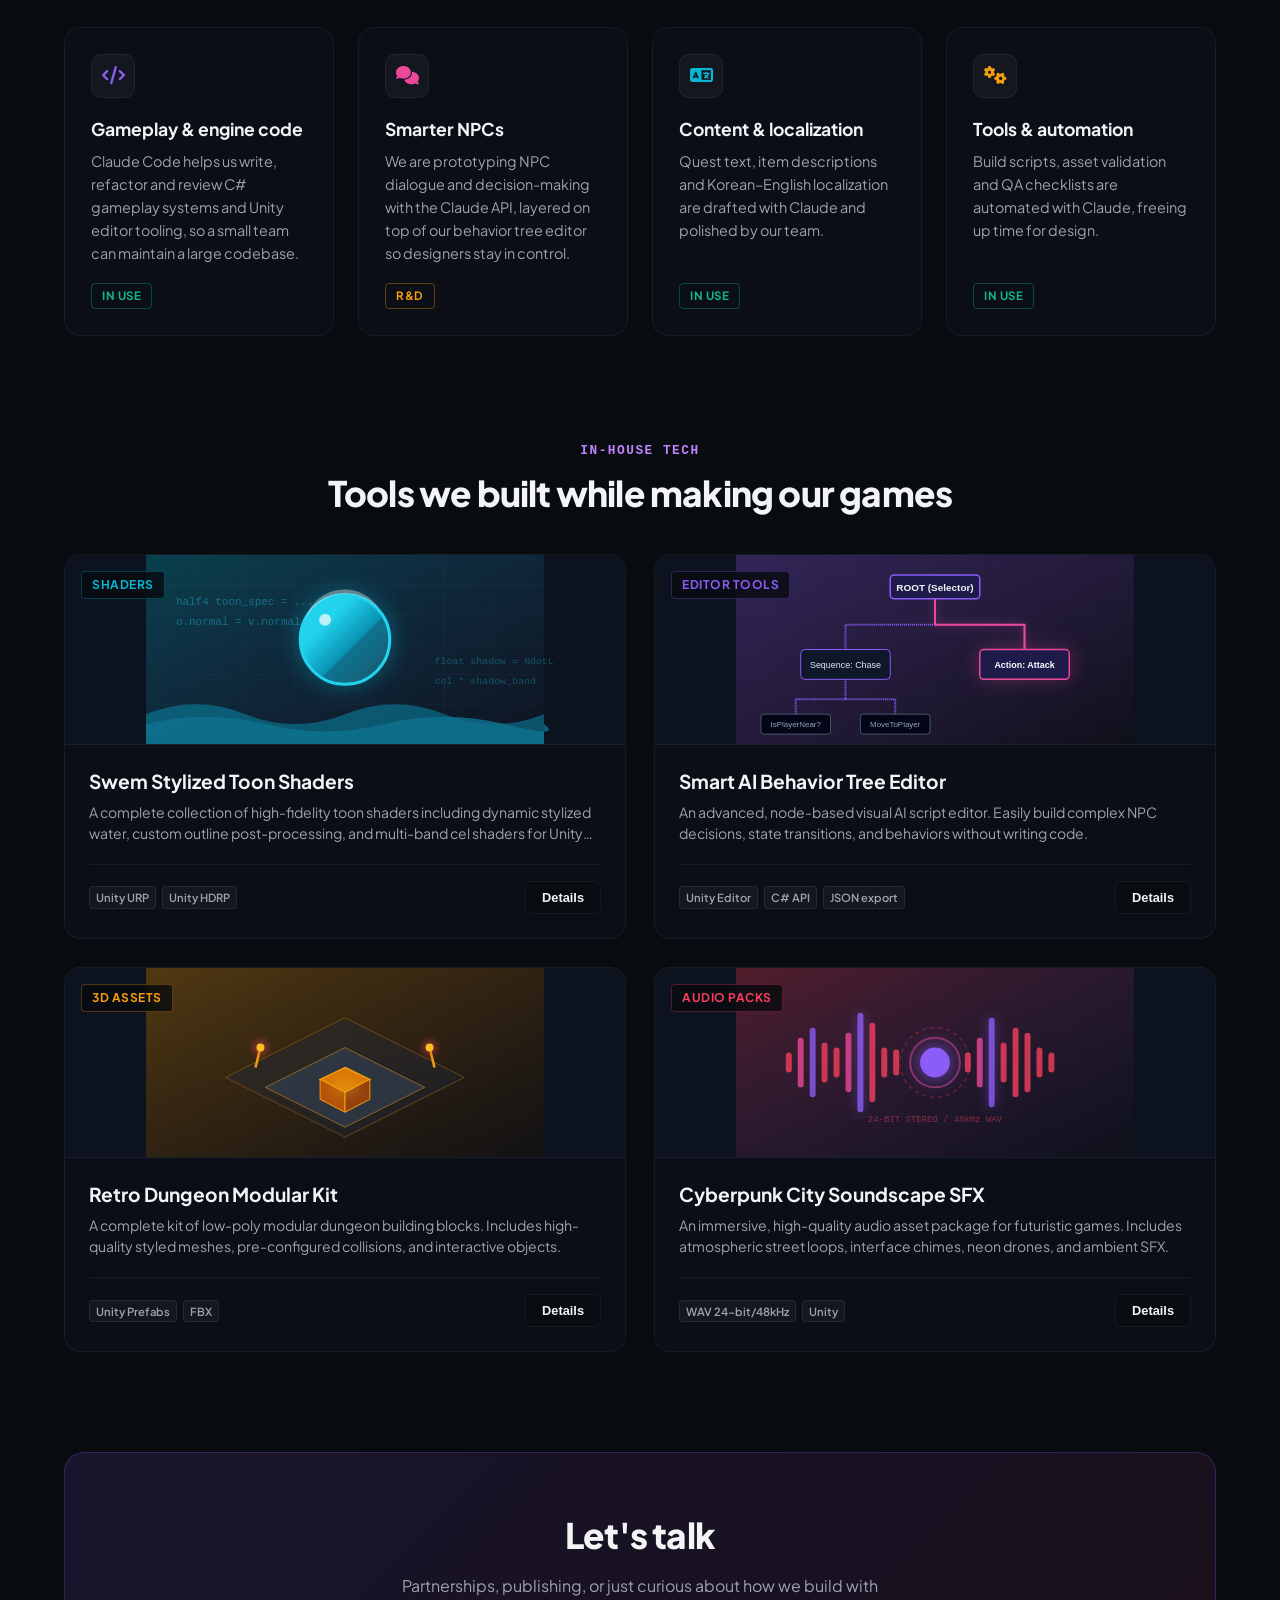
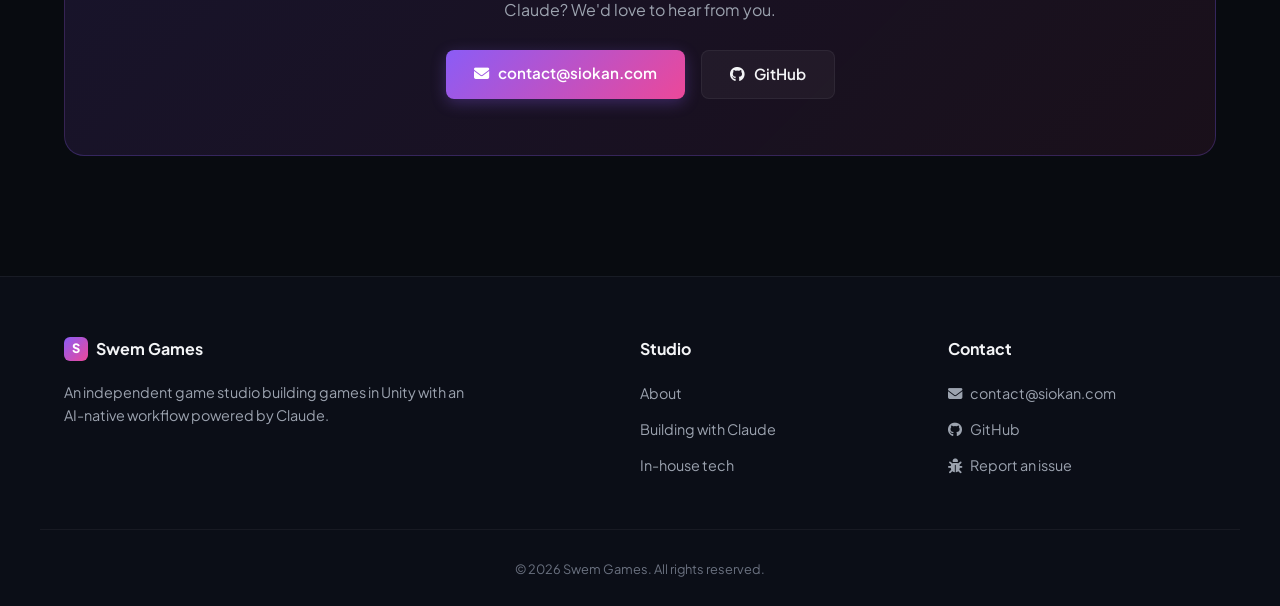
==== commit ab70f062: "Reposition site as an AI-native game studio building with Claude Replace the asset-store layout with" ====
--- a/index.html
+++ b/index.html
@@ -1,13 +1,17 @@
 <!DOCTYPE html>
-<html lang="ko">
+<html lang="en">
 <head>
   <meta charset="utf-8">
   <meta name="viewport" content="width=device-width, initial-scale=1.0">
-  <title>Swem Games - Asset Store</title>
-  <meta name="description" content="Swem Games의 고품질 게임 개발용 에셋 스토어. 스타일라이즈드 셰이더, 스마트 AI 에디터, 로우폴리 3D 모델, 몰입형 오디오 패키지를 만나보세요.">
+  <title>Swem Games - AI-native Indie Game Studio</title>
+  <meta name="description" content="Swem Games is an independent game studio building games in Unity with Claude — from gameplay code and in-house tools to NPC systems and localization.">
   <meta name="author" content="Swem Games">
+  <meta property="og:title" content="Swem Games - AI-native Indie Game Studio">
+  <meta property="og:description" content="An independent game studio building games in Unity with Claude.">
+  <meta property="og:url" content="https://siokan.com">
+  <meta property="og:type" content="website">
   <link rel="stylesheet" href="style.css">
-  
+
   <!-- FontAwesome for Icons -->
   <link rel="stylesheet" href="https://cdnjs.cloudflare.com/ajax/libs/font-awesome/6.4.0/css/all.min.css">
 </head>
@@ -21,9 +25,10 @@
         <div class="logo-text">Swem <span>Games</span></div>
       </a>
       <ul class="nav-links">
-        <li><a href="#catalog">에셋 목록</a></li>
-        <li><a href="#about">소개</a></li>
-        <li><a href="#support">고객 지원</a></li>
+        <li><a href="#studio">Studio</a></li>
+        <li><a href="#claude">Claude</a></li>
+        <li><a href="#tech">Tech</a></li>
+        <li><a href="#contact">Contact</a></li>
       </ul>
       <a href="https://github.com/Psocy" class="social-btn" target="_blank">
         <i class="fab fa-github"></i> GitHub
@@ -33,60 +38,129 @@
 
   <!-- Hero Section -->
   <section class="hero container">
-    <span class="hero-badge">NEW RELEASE: TOON SHADER V2.0</span>
-    <h1>Premium Developer Assets for <span class="gradient">Modern Games</span></h1>
+    <span class="hero-badge">INDIE GAME STUDIO · BUILDING WITH CLAUDE</span>
+    <h1>Small team.<br><span class="gradient">AI-native game development.</span></h1>
     <p class="hero-subtitle">
-      Swem Games가 직접 게임을 개발하며 축적해 온 고품질, 고성능의 전문 게임 제작용 에셋 및 툴킷을 만나보세요.
+      Swem Games is an independent studio making games in Unity. We use Claude to write gameplay code,
+      build our own tools and run our content pipeline, so a small team can ship like a big one.
     </p>
     <div class="hero-ctas">
-      <a href="#catalog" class="btn-primary">에셋 둘러보기</a>
-      <a href="https://discord.gg" class="btn-secondary" target="_blank">
-        <i class="fab fa-discord" style="margin-right: 6px;"></i> 디스코드 커뮤니티
+      <a href="#claude" class="btn-primary">How we use Claude</a>
+      <a href="mailto:contact@siokan.com" class="btn-secondary">
+        <i class="fas fa-envelope" style="margin-right: 6px;"></i> Contact us
       </a>
     </div>
   </section>
 
-  <!-- Statistics Section -->
+  <!-- Focus Strip -->
   <section class="stats container">
     <div class="stats-grid">
       <div class="stat-item">
-        <h3>50,000+</h3>
-        <p>전체 다운로드 수</p>
+        <h3>Unity</h3>
+        <p>Engine</p>
       </div>
       <div class="stat-item">
-        <h3>4.8 / 5.0</h3>
-        <p>평균 평점</p>
+        <h3>Mobile &amp; PC</h3>
+        <p>Target platforms</p>
       </div>
       <div class="stat-item">
-        <h3>100%</h3>
-        <p>상업적 이용 가능</p>
-      </div>
-    </div>
-  </section>
-
-  <!-- Asset Store Catalog Section -->
-  <section class="catalog-section container" id="catalog">
-    <div class="filter-bar">
-      <div class="filter-tabs">
-        <button class="filter-tab active" data-filter="all">전체 에셋</button>
-        <button class="filter-tab" data-filter="shaders">셰이더</button>
-        <button class="filter-tab" data-filter="tools">에디터 툴</button>
-        <button class="filter-tab" data-filter="3d">3D 모델</button>
-        <button class="filter-tab" data-filter="audio">오디오</button>
-      </div>
-      <div class="search-wrapper">
-        <i class="fas fa-search search-icon"></i>
-        <input type="text" id="search-input" class="search-input" placeholder="에셋 검색...">
-      </div>
-    </div>
-
-    <!-- Dynamic Asset Grid -->
+        <h3>Claude</h3>
+        <p>API &middot; Claude Code</p>
+      </div>
+    </div>
+  </section>
+
+  <!-- Studio Section -->
+  <section class="section container" id="studio">
+    <div class="section-head">
+      <span class="section-eyebrow">The studio</span>
+      <h2>We make games, and the tools to make them faster</h2>
+    </div>
+    <div class="studio-grid">
+      <div class="studio-text">
+        <p>
+          Game development is full of repetitive work: wiring up systems, writing variations of the same content,
+          testing builds on every device. We think a small team should spend its time on design and feel instead.
+        </p>
+        <p>
+          So we build our games with an AI-native workflow. Claude is part of how we write code, design NPC behavior,
+          produce content and automate our pipeline. Every shader, editor tool and asset kit below started as something
+          we needed for our own projects.
+        </p>
+      </div>
+      <ol class="roadmap">
+        <li class="done">
+          <span class="roadmap-step">01</span>
+          <div>
+            <h4>In-house tech</h4>
+            <p>Toon shaders, a behavior tree editor, modular level kits and audio built for our own games.</p>
+          </div>
+        </li>
+        <li class="active">
+          <span class="roadmap-step">02</span>
+          <div>
+            <h4>First title in development</h4>
+            <p>A stylized Unity game for mobile and PC, built on our own toolset.</p>
+          </div>
+        </li>
+        <li>
+          <span class="roadmap-step">03</span>
+          <div>
+            <h4>Claude-powered NPCs</h4>
+            <p>Characters that hold real conversations while staying inside designer-authored behavior.</p>
+          </div>
+        </li>
+      </ol>
+    </div>
+  </section>
+
+  <!-- Claude Section -->
+  <section class="section container" id="claude">
+    <div class="section-head">
+      <span class="section-eyebrow">Building with Claude</span>
+      <h2>Where Claude fits in our pipeline</h2>
+      <p>We use the Claude API inside our games and tools, and Claude Code across our codebase.</p>
+    </div>
+    <div class="feature-grid">
+      <div class="feature-card">
+        <div class="feature-icon" style="color: var(--accent-primary);"><i class="fas fa-code"></i></div>
+        <h3>Gameplay &amp; engine code</h3>
+        <p>Claude Code helps us write, refactor and review C# gameplay systems and Unity editor tooling, so a small team can maintain a large codebase.</p>
+        <span class="status-tag in-use">In use</span>
+      </div>
+      <div class="feature-card">
+        <div class="feature-icon" style="color: var(--accent-secondary);"><i class="fas fa-comments"></i></div>
+        <h3>Smarter NPCs</h3>
+        <p>We are prototyping NPC dialogue and decision-making with the Claude API, layered on top of our behavior tree editor so designers stay in control.</p>
+        <span class="status-tag rnd">R&amp;D</span>
+      </div>
+      <div class="feature-card">
+        <div class="feature-icon" style="color: var(--accent-cyan);"><i class="fas fa-language"></i></div>
+        <h3>Content &amp; localization</h3>
+        <p>Quest text, item descriptions and Korean&ndash;English localization are drafted with Claude and polished by our team.</p>
+        <span class="status-tag in-use">In use</span>
+      </div>
+      <div class="feature-card">
+        <div class="feature-icon" style="color: var(--accent-amber);"><i class="fas fa-gears"></i></div>
+        <h3>Tools &amp; automation</h3>
+        <p>Build scripts, asset validation and QA checklists are automated with Claude, freeing up time for design.</p>
+        <span class="status-tag in-use">In use</span>
+      </div>
+    </div>
+  </section>
+
+  <!-- In-house Tech Section -->
+  <section class="section container" id="tech">
+    <div class="section-head">
+      <span class="section-eyebrow">In-house tech</span>
+      <h2>Tools we built while making our games</h2>
+    </div>
     <div class="assets-grid" id="assets-grid">
       <!-- Generated dynamically by app.js -->
     </div>
   </section>
 
-  <!-- Asset Details Modal -->
+  <!-- Tech Details Modal -->
   <div class="modal-overlay" id="modal-overlay">
     <div class="modal-container">
       <button class="modal-close" id="modal-close">
@@ -98,32 +172,42 @@
       </div>
       <div class="modal-content">
         <div class="modal-title-row">
-          <h2 id="modal-title">Asset Title</h2>
-          <div class="modal-price-tag" id="modal-price">$0.00</div>
+          <h2 id="modal-title">Title</h2>
         </div>
         <div class="modal-tags" id="modal-tags">
           <!-- Tags injected by JS -->
         </div>
-        <p class="modal-desc" id="modal-desc">
-          에셋 상세 설명이 들어갈 자리입니다.
-        </p>
+        <p class="modal-desc" id="modal-desc"></p>
         <div class="modal-features">
-          <h4>핵심 특징 (Key Features)</h4>
+          <h4>Key Features</h4>
           <ul class="features-list" id="modal-features-list">
             <!-- Features injected by JS -->
           </ul>
         </div>
         <div class="modal-actions">
-          <a id="btn-store" href="#" class="btn-primary" target="_blank">
-            <i class="fas fa-external-link-alt" style="margin-right: 6px;"></i> 에셋스토어에서 확인하기
-          </a>
-          <button onclick="closeModal()" class="btn-secondary">닫기</button>
+          <button onclick="closeModal()" class="btn-secondary">Close</button>
         </div>
       </div>
     </div>
   </div>
 
-  <!-- About & Contact Footer -->
+  <!-- Contact Section -->
+  <section class="section container" id="contact">
+    <div class="contact-card">
+      <h2>Let's talk</h2>
+      <p>Partnerships, publishing, or just curious about how we build with Claude? We'd love to hear from you.</p>
+      <div class="hero-ctas">
+        <a href="mailto:contact@siokan.com" class="btn-primary">
+          <i class="fas fa-envelope" style="margin-right: 6px;"></i> contact@siokan.com
+        </a>
+        <a href="https://github.com/Psocy" class="btn-secondary" target="_blank">
+          <i class="fab fa-github" style="margin-right: 6px;"></i> GitHub
+        </a>
+      </div>
+    </div>
+  </section>
+
+  <!-- Footer -->
   <footer class="footer-info" id="about">
     <div class="container footer-grid">
       <div class="footer-col">
@@ -132,23 +216,23 @@
           Swem Games
         </h4>
         <p style="margin-top: 15px; max-width: 400px;">
-          Swem Games는 단순하고 반복적인 게임 제작 과정을 개선하여 크리에이터들이 창의성에 집중할 수 있는 툴과 비주얼 에셋을 제작합니다. 모든 에셋은 실제 상업 프로젝트와 모바일 빌드 환경에서의 최적화 테스트를 통과했습니다.
+          An independent game studio building games in Unity with an AI-native workflow powered by Claude.
         </p>
       </div>
-      <div class="footer-col" id="support">
-        <h4>리소스 & 도움말</h4>
+      <div class="footer-col">
+        <h4>Studio</h4>
         <ul class="footer-links">
-          <li><a href="#"><i class="fas fa-book" style="margin-right: 6px;"></i> 가이드 문서</a></li>
-          <li><a href="https://github.com/PooHooGames/Homepage/issues"><i class="fas fa-bug" style="margin-right: 6px;"></i> 이슈 제보</a></li>
-          <li><a href="#"><i class="fas fa-envelope" style="margin-right: 6px;"></i> 비즈니스 문의</a></li>
+          <li><a href="#studio">About</a></li>
+          <li><a href="#claude">Building with Claude</a></li>
+          <li><a href="#tech">In-house tech</a></li>
         </ul>
       </div>
       <div class="footer-col">
-        <h4>커뮤니티</h4>
+        <h4>Contact</h4>
         <ul class="footer-links">
-          <li><a href="https://discord.gg" target="_blank"><i class="fab fa-discord" style="margin-right: 6px;"></i> Discord 서버</a></li>
-          <li><a href="https://github.com/Psocy" target="_blank"><i class="fab fa-github" style="margin-right: 6px;"></i> GitHub 프로필</a></li>
-          <li><a href="https://twitter.com" target="_blank"><i class="fab fa-twitter" style="margin-right: 6px;"></i> Twitter (X)</a></li>
+          <li><a href="mailto:contact@siokan.com"><i class="fas fa-envelope" style="margin-right: 6px;"></i> contact@siokan.com</a></li>
+          <li><a href="https://github.com/Psocy" target="_blank"><i class="fab fa-github" style="margin-right: 6px;"></i> GitHub</a></li>
+          <li><a href="https://github.com/Psocy/Homepage/issues" target="_blank"><i class="fas fa-bug" style="margin-right: 6px;"></i> Report an issue</a></li>
         </ul>
       </div>
     </div>
--- a/style.css
+++ b/style.css
@@ -286,88 +286,10 @@
   font-weight: 600;
 }
 
-/* Store Filter & Catalog */
-.catalog-section {
-  padding-bottom: 80px;
-}
-
-.filter-bar {
-  display: flex;
-  justify-content: space-between;
-  align-items: center;
-  margin-bottom: 32px;
-  flex-wrap: wrap;
-  gap: 16px;
-}
-
-.filter-tabs {
-  display: flex;
-  gap: 8px;
-  background: rgba(255, 255, 255, 0.03);
-  border: 1px solid var(--border-glass);
-  padding: 6px;
-  border-radius: 30px;
-}
-
-.filter-tab {
-  background: transparent;
-  border: none;
-  color: var(--text-muted);
-  padding: 8px 18px;
-  border-radius: 20px;
-  font-family: var(--font-sans);
-  font-size: 0.85rem;
-  font-weight: 600;
-  cursor: pointer;
-  transition: var(--transition-smooth);
-}
-
-.filter-tab:hover {
-  color: var(--text-main);
-}
-
-.filter-tab.active {
-  background: var(--accent-primary);
-  color: white;
-  box-shadow: 0 4px 10px rgba(139, 92, 246, 0.25);
-}
-
-.search-wrapper {
-  position: relative;
-}
-
-.search-input {
-  background: var(--bg-card);
-  border: 1px solid var(--border-glass);
-  border-radius: 30px;
-  padding: 10px 20px 10px 42px;
-  color: var(--text-main);
-  font-family: var(--font-sans);
-  font-size: 0.85rem;
-  width: 250px;
-  transition: var(--transition-smooth);
-}
-
-.search-input:focus {
-  outline: none;
-  border-color: var(--accent-primary);
-  box-shadow: 0 0 15px rgba(139, 92, 246, 0.15);
-  width: 280px;
-}
-
-.search-icon {
-  position: absolute;
-  left: 16px;
-  top: 50%;
-  transform: translateY(-50%);
-  color: var(--text-dim);
-  pointer-events: none;
-}
-
 /* Assets Grid */
 .assets-grid {
   display: grid;
-  grid-template-columns: repeat(auto-fill, minmax(340px, 1fr));
+  grid-template-columns: repeat(2, 1fr);
   gap: 28px;
 }
 
@@ -452,16 +374,9 @@
   overflow: hidden;
 }
 
-.asset-meta {
-  display: flex;
-  justify-content: space-between;
-  align-items: center;
-  padding-top: 16px;
-  border-top: 1px solid rgba(255, 255, 255, 0.05);
-}
-
 .asset-platform {
   display: flex;
+  flex-wrap: wrap;
   gap: 6px;
 }
 
@@ -479,16 +394,9 @@
   display: flex;
   justify-content: space-between;
   align-items: center;
-  margin-top: 16px;
-}
-
-.asset-price {
-  font-size: 1.15rem;
-  font-weight: 700;
-}
-
-.asset-price.free {
-  color: var(--accent-green);
+  gap: 12px;
+  padding-top: 16px;
+  border-top: 1px solid rgba(255, 255, 255, 0.05);
 }
 
 .btn-card-cta {
@@ -608,12 +516,6 @@
   line-height: 1.2;
 }
 
-.modal-price-tag {
-  font-size: 1.5rem;
-  font-weight: 800;
-  color: white;
-}
-
 .modal-tags {
   display: flex;
   gap: 8px;
@@ -686,14 +588,190 @@
   gap: 16px;
 }
 
-.modal-actions .btn-primary {
-  flex-grow: 1;
-  text-align: center;
-}
-
 .modal-actions .btn-secondary {
   flex-grow: 1;
   text-align: center;
+}
+
+/* Content Sections */
+.section {
+  padding: 40px 24px 60px 24px;
+  scroll-margin-top: 80px;
+}
+
+.section-head {
+  text-align: center;
+  max-width: 680px;
+  margin: 0 auto 40px auto;
+}
+
+.section-eyebrow {
+  display: inline-block;
+  font-family: var(--font-mono);
+  font-size: 0.8rem;
+  font-weight: 600;
+  color: #c084fc;
+  text-transform: uppercase;
+  letter-spacing: 1.5px;
+  margin-bottom: 12px;
+}
+
+.section-head h2 {
+  font-size: 2.2rem;
+  font-weight: 800;
+  line-height: 1.2;
+  letter-spacing: -0.8px;
+  margin-bottom: 12px;
+}
+
+.section-head p {
+  color: var(--text-muted);
+  font-size: 1.05rem;
+}
+
+/* Studio */
+.studio-grid {
+  display: grid;
+  grid-template-columns: 1.2fr 1fr;
+  gap: 40px;
+  align-items: start;
+}
+
+.studio-text p {
+  color: var(--text-muted);
+  font-size: 1.02rem;
+  line-height: 1.75;
+  margin-bottom: 18px;
+}
+
+.roadmap {
+  list-style: none;
+  display: flex;
+  flex-direction: column;
+  gap: 16px;
+}
+
+.roadmap li {
+  display: flex;
+  gap: 16px;
+  background: var(--bg-card);
+  border: 1px solid var(--border-glass);
+  border-radius: 14px;
+  padding: 18px 20px;
+}
+
+.roadmap li.active {
+  border-color: rgba(139, 92, 246, 0.45);
+  box-shadow: var(--shadow-glow);
+}
+
+.roadmap-step {
+  font-family: var(--font-mono);
+  font-weight: 600;
+  font-size: 0.85rem;
+  color: var(--text-dim);
+  padding-top: 2px;
+}
+
+.roadmap li.done .roadmap-step { color: var(--accent-green); }
+.roadmap li.active .roadmap-step { color: #c084fc; }
+
+.roadmap h4 {
+  font-size: 1rem;
+  font-weight: 700;
+  margin-bottom: 4px;
+}
+
+.roadmap p {
+  color: var(--text-muted);
+  font-size: 0.88rem;
+}
+
+/* Claude Feature Cards */
+.feature-grid {
+  display: grid;
+  grid-template-columns: repeat(auto-fit, minmax(240px, 1fr));
+  gap: 24px;
+}
+
+.feature-card {
+  background: var(--bg-card);
+  backdrop-filter: blur(8px);
+  border: 1px solid var(--border-glass);
+  border-radius: 16px;
+  padding: 26px;
+  display: flex;
+  flex-direction: column;
+  transition: var(--transition-smooth);
+}
+
+.feature-card:hover {
+  transform: translateY(-4px);
+  border-color: var(--border-glass-hover);
+  box-shadow: var(--shadow-glow-hover);
+}
+
+.feature-icon {
+  width: 44px;
+  height: 44px;
+  border-radius: 10px;
+  background: rgba(255, 255, 255, 0.04);
+  border: 1px solid var(--border-glass);
+  display: flex;
+  align-items: center;
+  justify-content: center;
+  font-size: 1.15rem;
+  margin-bottom: 18px;
+}
+
+.feature-card h3 {
+  font-size: 1.1rem;
+  font-weight: 700;
+  margin-bottom: 8px;
+}
+
+.feature-card p {
+  color: var(--text-muted);
+  font-size: 0.9rem;
+  line-height: 1.6;
+  flex-grow: 1;
+  margin-bottom: 18px;
+}
+
+.status-tag {
+  align-self: flex-start;
+  font-size: 0.72rem;
+  font-weight: 700;
+  text-transform: uppercase;
+  letter-spacing: 0.5px;
+  padding: 3px 10px;
+  border-radius: 4px;
+  border: 1px solid;
+}
+
+.status-tag.in-use { color: var(--accent-green); border-color: rgba(16, 185, 129, 0.35); }
+.status-tag.rnd { color: var(--accent-amber); border-color: rgba(245, 158, 11, 0.35); }
+
+/* Contact */
+.contact-card {
+  text-align: center;
+  background: linear-gradient(135deg, rgba(139, 92, 246, 0.12), rgba(236, 72, 153, 0.08));
+  border: 1px solid rgba(139, 92, 246, 0.25);
+  border-radius: 20px;
+  padding: 56px 32px;
+}
+
+.contact-card h2 {
+  font-size: 2.2rem;
+  font-weight: 800;
+  letter-spacing: -0.8px;
+  margin-bottom: 12px;
+}
+
+.contact-card p {
+  color: var(--text-muted);
+  max-width: 520px;
+  margin: 0 auto 28px auto;
 }
 
 /* About & Contact Section */
@@ -702,7 +780,7 @@
   backdrop-filter: blur(10px);
   border-top: 1px solid var(--border-glass);
   padding: 60px 0 30px 0;
-  margin-top: 100px;
+  margin-top: 60px;
 }
 
 .footer-grid {
@@ -724,15 +802,27 @@
   .hero h1 {
     font-size: 2.5rem;
   }
-  .filter-bar {
-    flex-direction: column;
-    align-items: stretch;
-  }
-  .search-input {
-    width: 100%;
-  }
-  .search-input:focus {
-    width: 100%;
+  .nav-links {
+    display: none;
+  }
+  .hero {
+    padding: 56px 0 40px 0;
+  }
+  .hero-ctas {
+    flex-wrap: wrap;
+  }
+  .section-head h2,
+  .contact-card h2 {
+    font-size: 1.6rem;
+  }
+  .studio-grid {
+    grid-template-columns: 1fr;
+  }
+  .assets-grid {
+    grid-template-columns: 1fr;
+  }
+  .contact-card {
+    padding: 40px 20px;
   }
 }
 
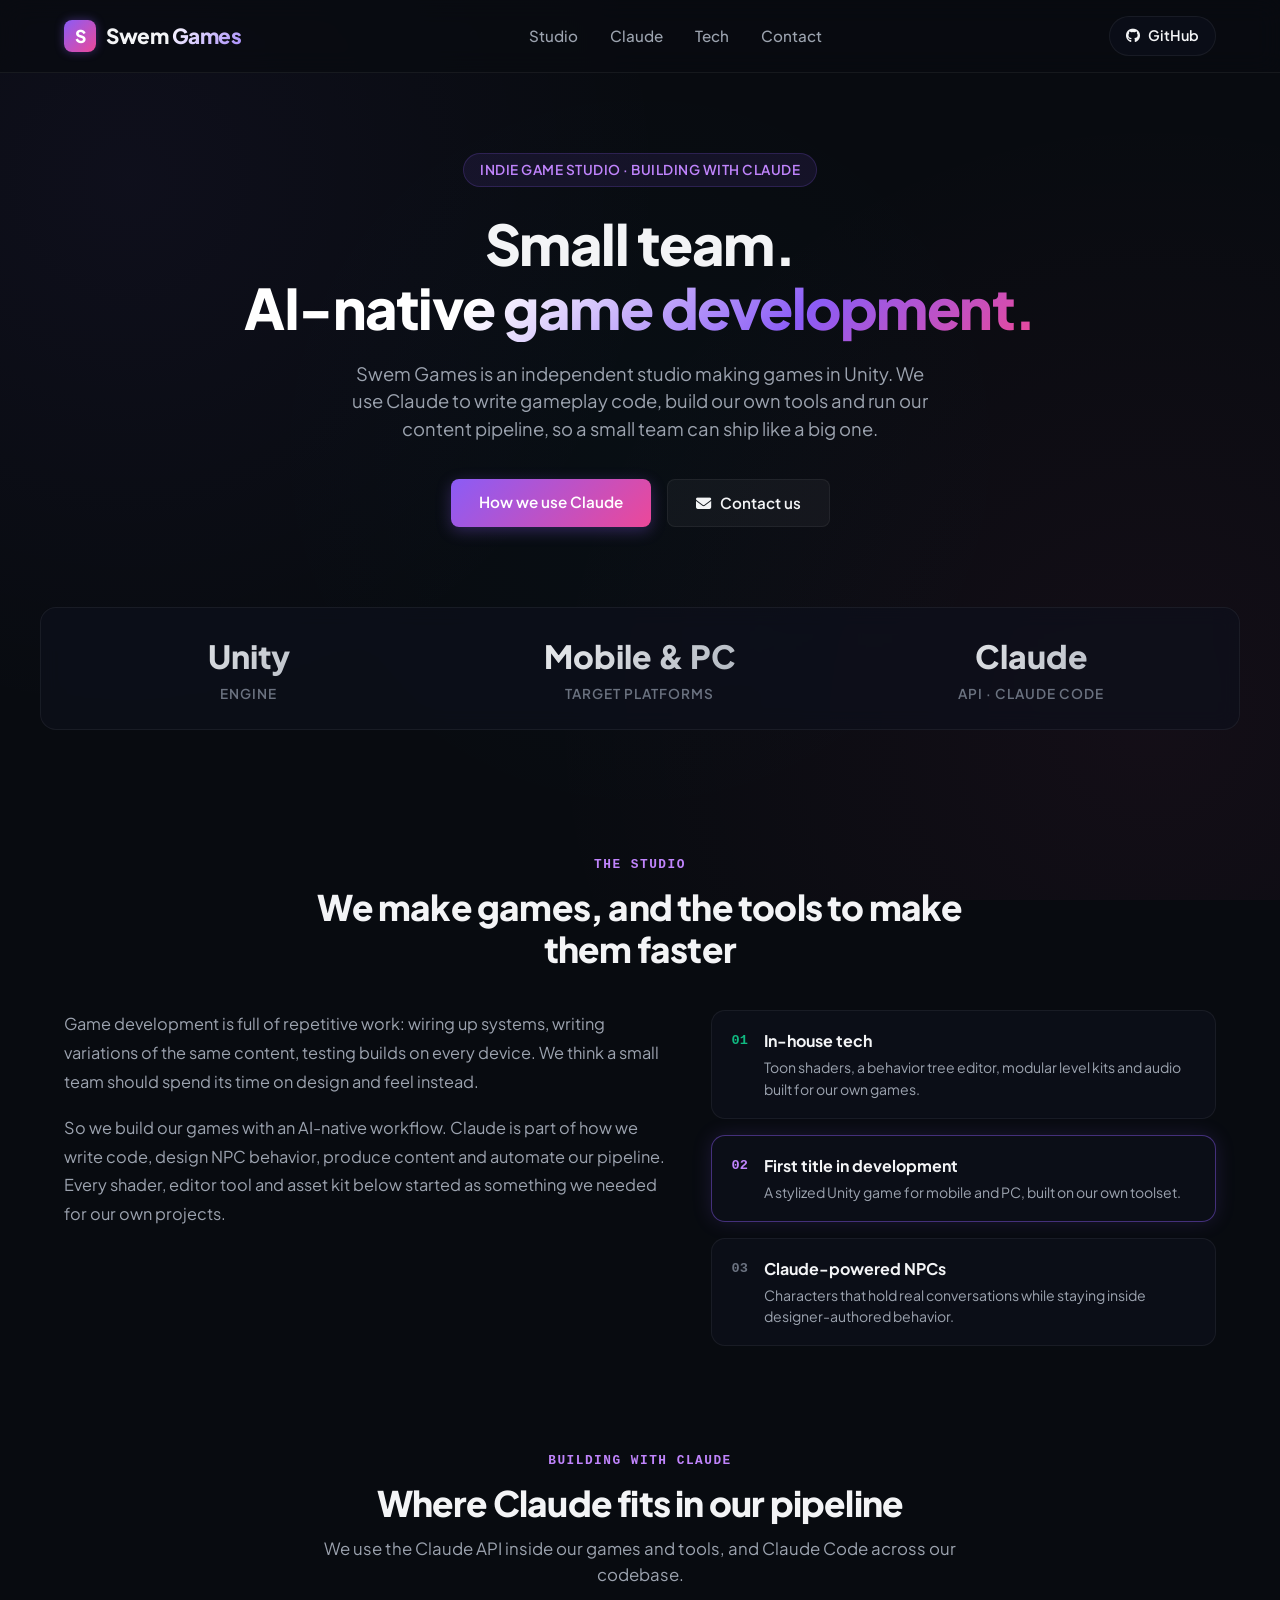
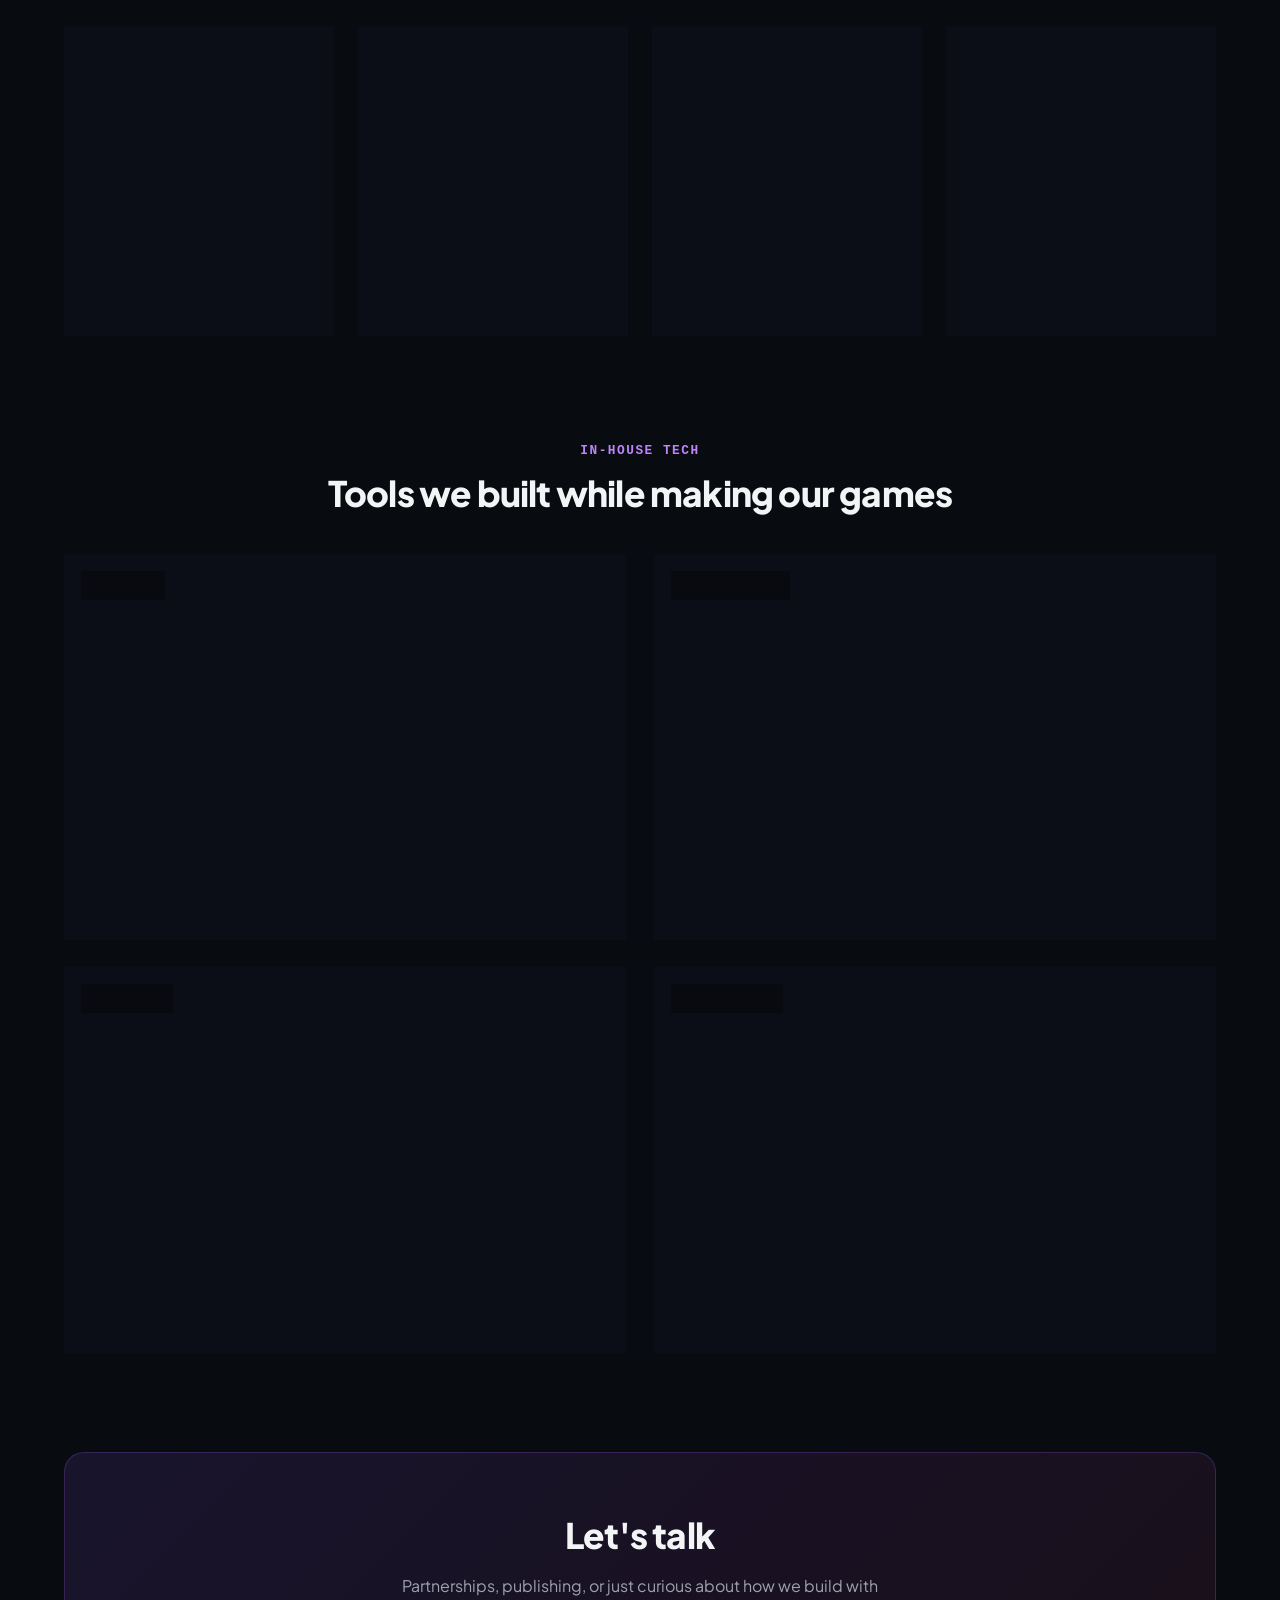
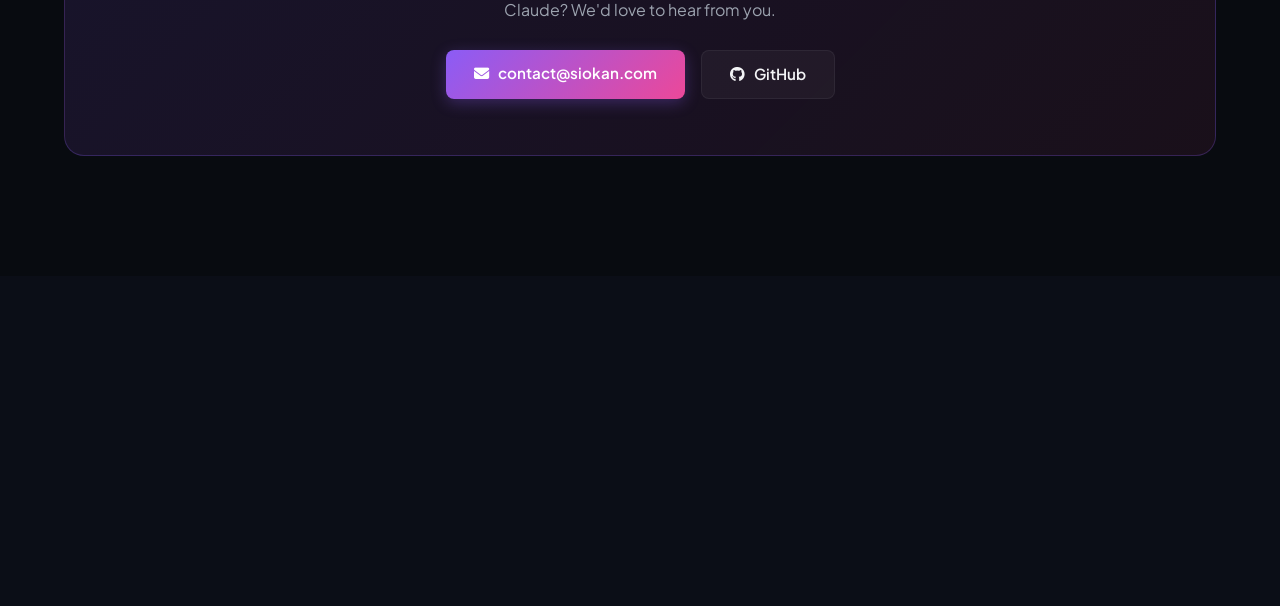
==== commit 98277f93: "Add cache-busting version to stylesheet and script Co-Authored-By: Claude Opus 5.5 <noreply@anthropi" ====
--- a/index.html
+++ b/index.html
@@ -10,7 +10,7 @@
   <meta property="og:description" content="An independent game studio building games in Unity with Claude.">
   <meta property="og:url" content="https://siokan.com">
   <meta property="og:type" content="website">
-  <link rel="stylesheet" href="style.css">
+  <link rel="stylesheet" href="style.css?v=2">
 
   <!-- FontAwesome for Icons -->
   <link rel="stylesheet" href="https://cdnjs.cloudflare.com/ajax/libs/font-awesome/6.4.0/css/all.min.css">
@@ -241,6 +241,6 @@
     </div>
   </footer>
 
-  <script src="app.js"></script>
+  <script src="app.js?v=2"></script>
 </body>
 </html>
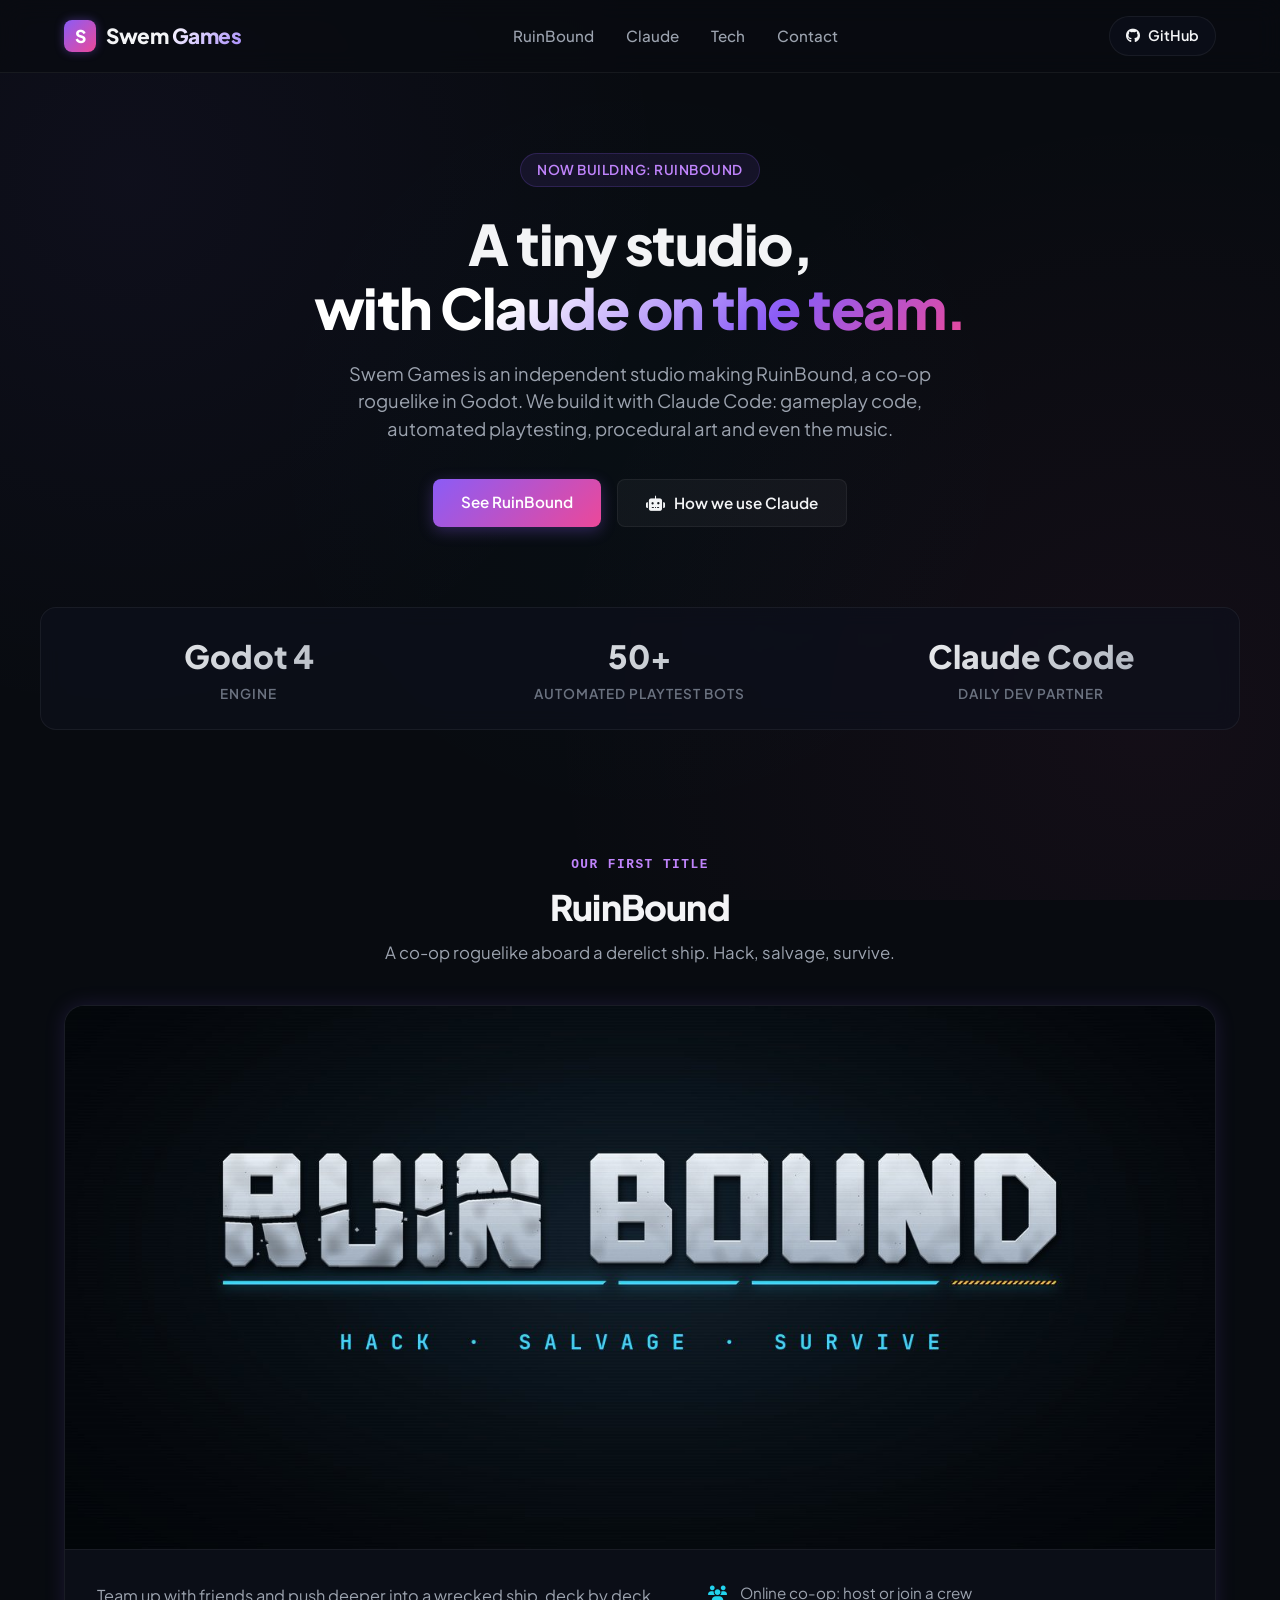
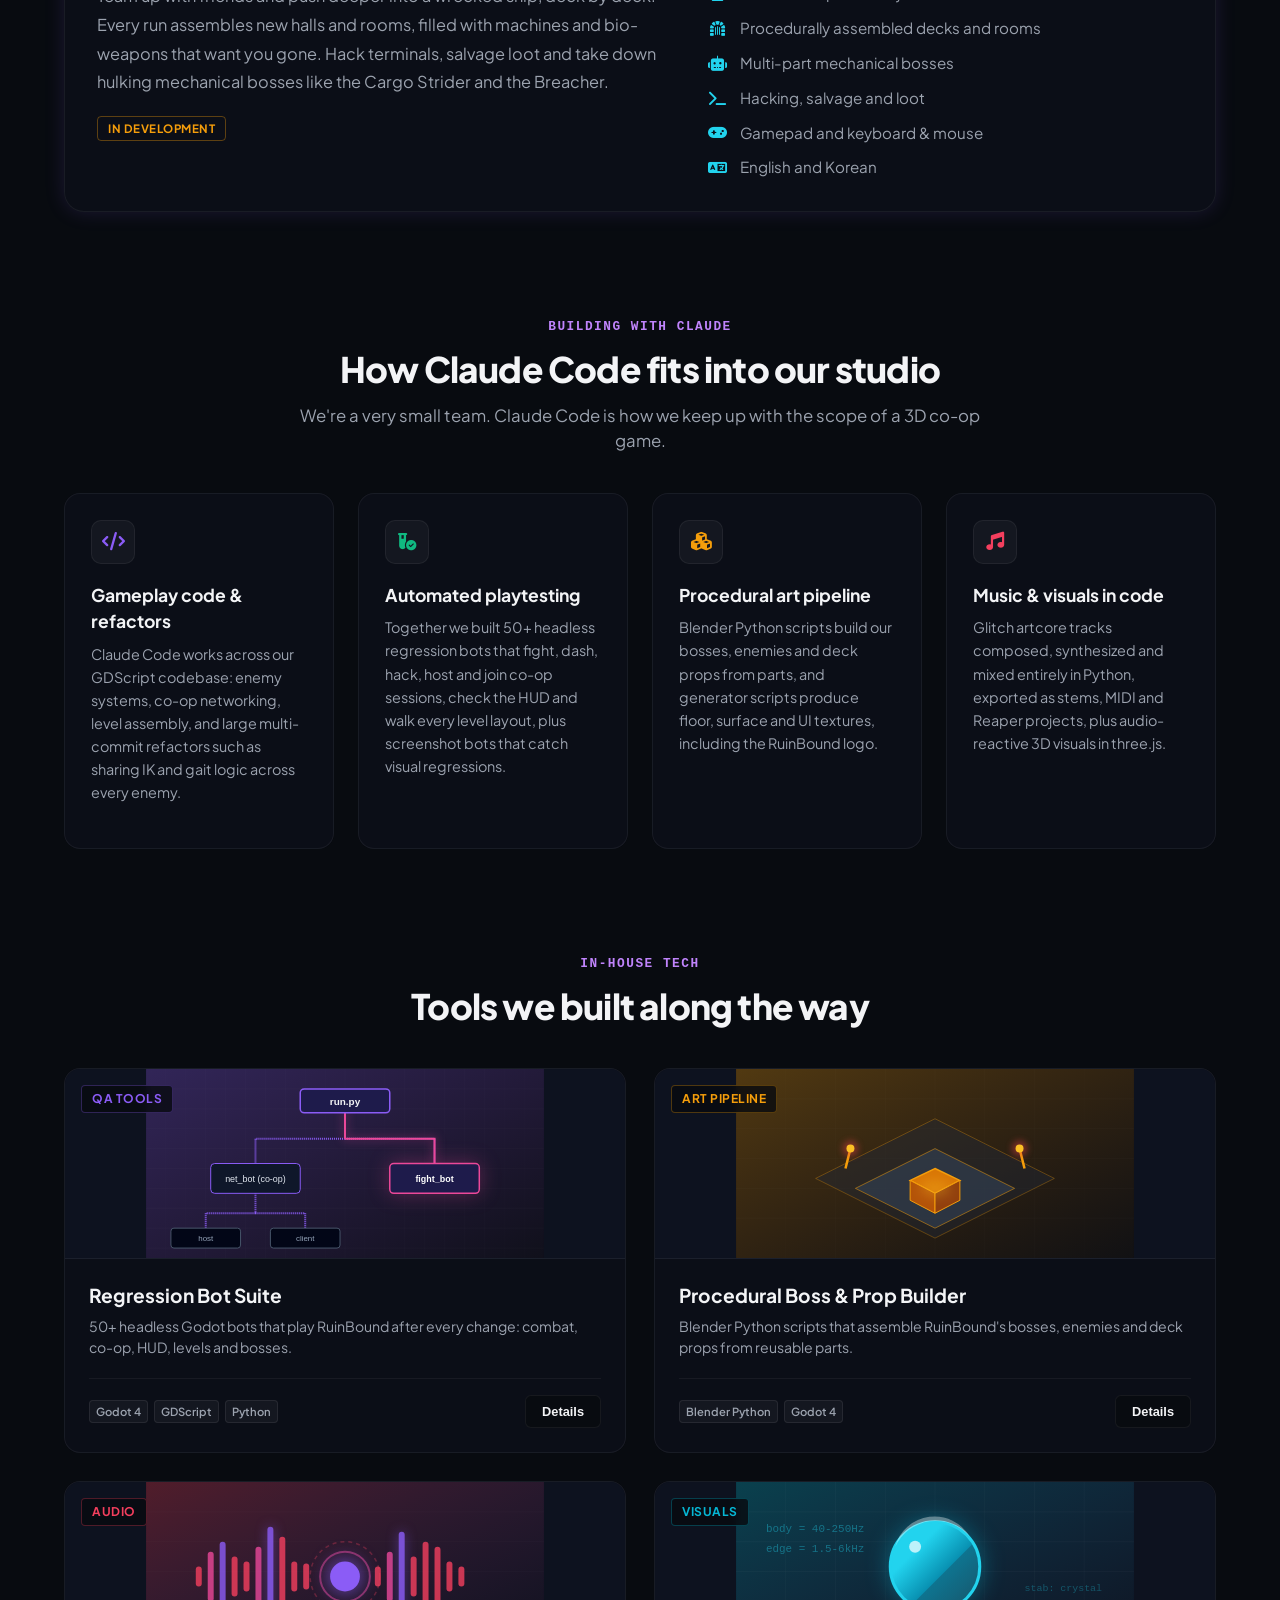
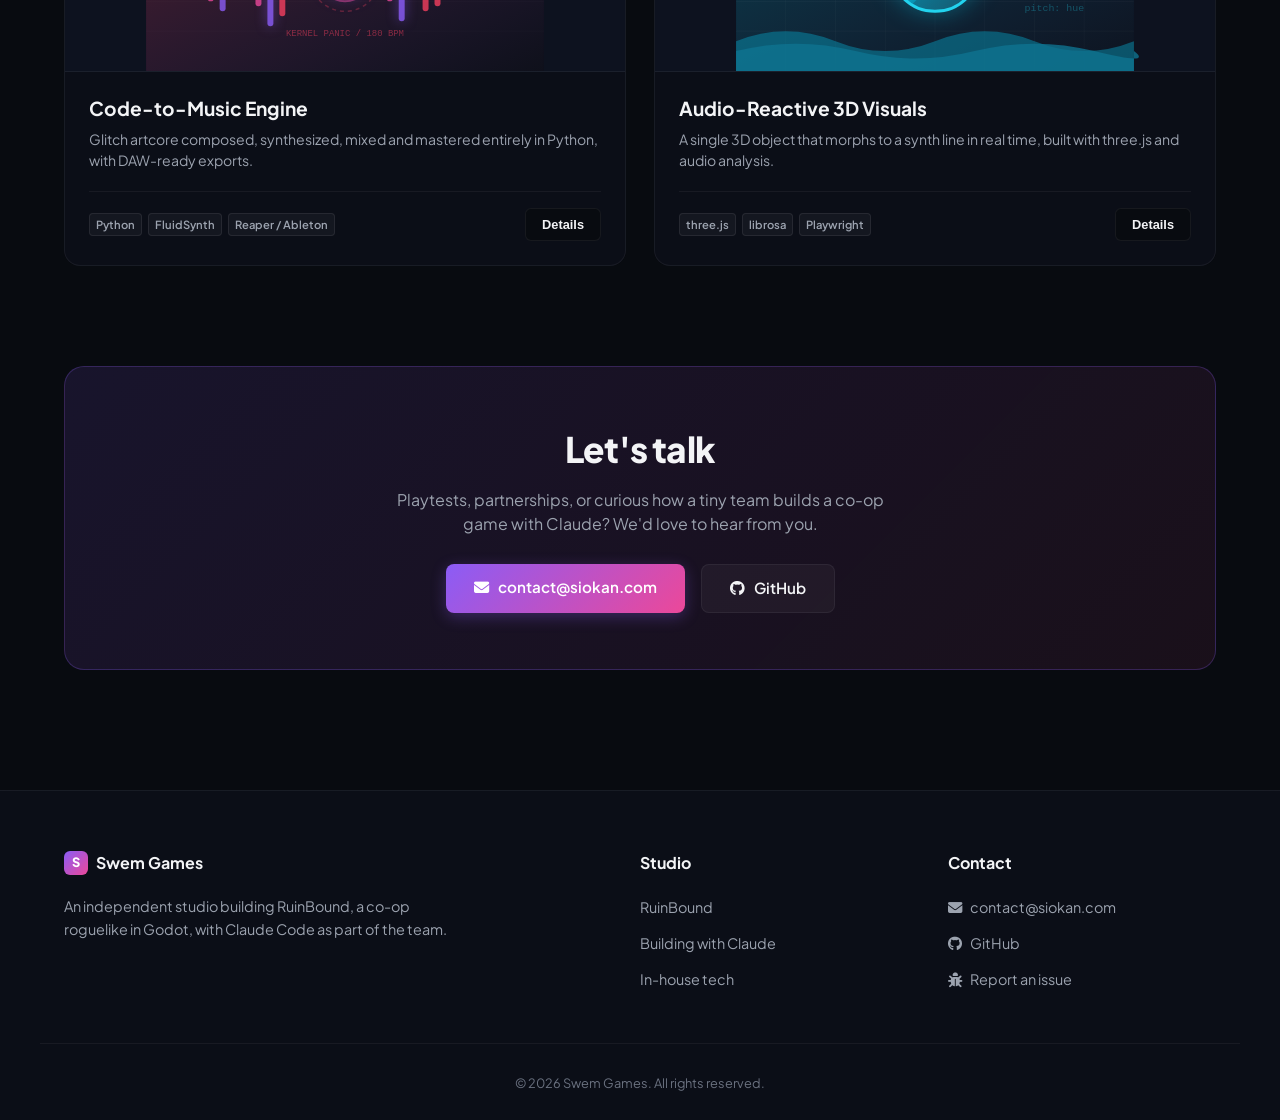
==== commit e207e053: "Feature RuinBound and the real Claude workflow on the homepage Replace placeholder Unity/NPC content" ====
--- a/index.html
+++ b/index.html
@@ -3,14 +3,16 @@
 <head>
   <meta charset="utf-8">
   <meta name="viewport" content="width=device-width, initial-scale=1.0">
-  <title>Swem Games - AI-native Indie Game Studio</title>
-  <meta name="description" content="Swem Games is an independent game studio building games in Unity with Claude — from gameplay code and in-house tools to NPC systems and localization.">
+  <title>Swem Games - Indie Studio Building RuinBound with Claude</title>
+  <meta name="description" content="Swem Games is a small indie studio building RuinBound, a co-op roguelike in Godot, with Claude Code across gameplay code, automated playtesting, procedural art and music.">
   <meta name="author" content="Swem Games">
-  <meta property="og:title" content="Swem Games - AI-native Indie Game Studio">
-  <meta property="og:description" content="An independent game studio building games in Unity with Claude.">
+  <meta property="og:title" content="Swem Games - Building RuinBound with Claude">
+  <meta property="og:description" content="A small indie studio building a co-op roguelike in Godot, with Claude Code as part of the team.">
   <meta property="og:url" content="https://siokan.com">
+  <meta property="og:image" content="https://siokan.com/img/ruinbound-key.jpg">
   <meta property="og:type" content="website">
-  <link rel="stylesheet" href="style.css?v=2">
+  <link rel="icon" href="img/ruinbound-icon.png">
+  <link rel="stylesheet" href="style.css?v=3">
 
   <!-- FontAwesome for Icons -->
   <link rel="stylesheet" href="https://cdnjs.cloudflare.com/ajax/libs/font-awesome/6.4.0/css/all.min.css">
@@ -25,7 +27,7 @@
         <div class="logo-text">Swem <span>Games</span></div>
       </a>
       <ul class="nav-links">
-        <li><a href="#studio">Studio</a></li>
+        <li><a href="#game">RuinBound</a></li>
         <li><a href="#claude">Claude</a></li>
         <li><a href="#tech">Tech</a></li>
         <li><a href="#contact">Contact</a></li>
@@ -38,16 +40,16 @@
 
   <!-- Hero Section -->
   <section class="hero container">
-    <span class="hero-badge">INDIE GAME STUDIO · BUILDING WITH CLAUDE</span>
-    <h1>Small team.<br><span class="gradient">AI-native game development.</span></h1>
+    <span class="hero-badge">NOW BUILDING: RUINBOUND</span>
+    <h1>A tiny studio,<br><span class="gradient">with Claude on the team.</span></h1>
     <p class="hero-subtitle">
-      Swem Games is an independent studio making games in Unity. We use Claude to write gameplay code,
-      build our own tools and run our content pipeline, so a small team can ship like a big one.
+      Swem Games is an independent studio making RuinBound, a co-op roguelike in Godot.
+      We build it with Claude Code: gameplay code, automated playtesting, procedural art and even the music.
     </p>
     <div class="hero-ctas">
-      <a href="#claude" class="btn-primary">How we use Claude</a>
-      <a href="mailto:contact@siokan.com" class="btn-secondary">
-        <i class="fas fa-envelope" style="margin-right: 6px;"></i> Contact us
+      <a href="#game" class="btn-primary">See RuinBound</a>
+      <a href="#claude" class="btn-secondary">
+        <i class="fas fa-robot" style="margin-right: 6px;"></i> How we use Claude
       </a>
     </div>
   </section>
@@ -56,61 +58,49 @@
   <section class="stats container">
     <div class="stats-grid">
       <div class="stat-item">
-        <h3>Unity</h3>
+        <h3>Godot 4</h3>
         <p>Engine</p>
       </div>
       <div class="stat-item">
-        <h3>Mobile &amp; PC</h3>
-        <p>Target platforms</p>
+        <h3>50+</h3>
+        <p>Automated playtest bots</p>
       </div>
       <div class="stat-item">
-        <h3>Claude</h3>
-        <p>API &middot; Claude Code</p>
-      </div>
-    </div>
-  </section>
-
-  <!-- Studio Section -->
-  <section class="section container" id="studio">
+        <h3>Claude Code</h3>
+        <p>Daily dev partner</p>
+      </div>
+    </div>
+  </section>
+
+  <!-- Game Section -->
+  <section class="section container" id="game">
     <div class="section-head">
-      <span class="section-eyebrow">The studio</span>
-      <h2>We make games, and the tools to make them faster</h2>
-    </div>
-    <div class="studio-grid">
-      <div class="studio-text">
-        <p>
-          Game development is full of repetitive work: wiring up systems, writing variations of the same content,
-          testing builds on every device. We think a small team should spend its time on design and feel instead.
-        </p>
-        <p>
-          So we build our games with an AI-native workflow. Claude is part of how we write code, design NPC behavior,
-          produce content and automate our pipeline. Every shader, editor tool and asset kit below started as something
-          we needed for our own projects.
-        </p>
-      </div>
-      <ol class="roadmap">
-        <li class="done">
-          <span class="roadmap-step">01</span>
-          <div>
-            <h4>In-house tech</h4>
-            <p>Toon shaders, a behavior tree editor, modular level kits and audio built for our own games.</p>
+      <span class="section-eyebrow">Our first title</span>
+      <h2>RuinBound</h2>
+      <p>A co-op roguelike aboard a derelict ship. Hack, salvage, survive.</p>
+    </div>
+    <div class="game-card">
+      <img src="img/ruinbound-key.jpg" alt="RuinBound logo: Hack, Salvage, Survive" class="game-key" width="1440" height="680">
+      <div class="game-body">
+        <div class="studio-grid">
+          <div class="studio-text">
+            <p>
+              Team up with friends and push deeper into a wrecked ship, deck by deck. Every run assembles new halls and rooms,
+              filled with machines and bio-weapons that want you gone. Hack terminals, salvage loot and take down hulking
+              mechanical bosses like the Cargo Strider and the Breacher.
+            </p>
+            <span class="status-tag rnd">In development</span>
           </div>
-        </li>
-        <li class="active">
-          <span class="roadmap-step">02</span>
-          <div>
-            <h4>First title in development</h4>
-            <p>A stylized Unity game for mobile and PC, built on our own toolset.</p>
-          </div>
-        </li>
-        <li>
-          <span class="roadmap-step">03</span>
-          <div>
-            <h4>Claude-powered NPCs</h4>
-            <p>Characters that hold real conversations while staying inside designer-authored behavior.</p>
-          </div>
-        </li>
-      </ol>
+          <ul class="game-facts">
+            <li><i class="fas fa-users"></i> Online co-op: host or join a crew</li>
+            <li><i class="fas fa-dungeon"></i> Procedurally assembled decks and rooms</li>
+            <li><i class="fas fa-robot"></i> Multi-part mechanical bosses</li>
+            <li><i class="fas fa-terminal"></i> Hacking, salvage and loot</li>
+            <li><i class="fas fa-gamepad"></i> Gamepad and keyboard &amp; mouse</li>
+            <li><i class="fas fa-language"></i> English and Korean</li>
+          </ul>
+        </div>
+      </div>
     </div>
   </section>
 
@@ -118,33 +108,29 @@
   <section class="section container" id="claude">
     <div class="section-head">
       <span class="section-eyebrow">Building with Claude</span>
-      <h2>Where Claude fits in our pipeline</h2>
-      <p>We use the Claude API inside our games and tools, and Claude Code across our codebase.</p>
+      <h2>How Claude Code fits into our studio</h2>
+      <p>We're a very small team. Claude Code is how we keep up with the scope of a 3D co-op game.</p>
     </div>
     <div class="feature-grid">
       <div class="feature-card">
         <div class="feature-icon" style="color: var(--accent-primary);"><i class="fas fa-code"></i></div>
-        <h3>Gameplay &amp; engine code</h3>
-        <p>Claude Code helps us write, refactor and review C# gameplay systems and Unity editor tooling, so a small team can maintain a large codebase.</p>
-        <span class="status-tag in-use">In use</span>
-      </div>
-      <div class="feature-card">
-        <div class="feature-icon" style="color: var(--accent-secondary);"><i class="fas fa-comments"></i></div>
-        <h3>Smarter NPCs</h3>
-        <p>We are prototyping NPC dialogue and decision-making with the Claude API, layered on top of our behavior tree editor so designers stay in control.</p>
-        <span class="status-tag rnd">R&amp;D</span>
-      </div>
-      <div class="feature-card">
-        <div class="feature-icon" style="color: var(--accent-cyan);"><i class="fas fa-language"></i></div>
-        <h3>Content &amp; localization</h3>
-        <p>Quest text, item descriptions and Korean&ndash;English localization are drafted with Claude and polished by our team.</p>
-        <span class="status-tag in-use">In use</span>
-      </div>
-      <div class="feature-card">
-        <div class="feature-icon" style="color: var(--accent-amber);"><i class="fas fa-gears"></i></div>
-        <h3>Tools &amp; automation</h3>
-        <p>Build scripts, asset validation and QA checklists are automated with Claude, freeing up time for design.</p>
-        <span class="status-tag in-use">In use</span>
+        <h3>Gameplay code &amp; refactors</h3>
+        <p>Claude Code works across our GDScript codebase: enemy systems, co-op networking, level assembly, and large multi-commit refactors such as sharing IK and gait logic across every enemy.</p>
+      </div>
+      <div class="feature-card">
+        <div class="feature-icon" style="color: var(--accent-green);"><i class="fas fa-vial-circle-check"></i></div>
+        <h3>Automated playtesting</h3>
+        <p>Together we built 50+ headless regression bots that fight, dash, hack, host and join co-op sessions, check the HUD and walk every level layout, plus screenshot bots that catch visual regressions.</p>
+      </div>
+      <div class="feature-card">
+        <div class="feature-icon" style="color: var(--accent-amber);"><i class="fas fa-cubes"></i></div>
+        <h3>Procedural art pipeline</h3>
+        <p>Blender Python scripts build our bosses, enemies and deck props from parts, and generator scripts produce floor, surface and UI textures, including the RuinBound logo.</p>
+      </div>
+      <div class="feature-card">
+        <div class="feature-icon" style="color: var(--accent-rose);"><i class="fas fa-music"></i></div>
+        <h3>Music &amp; visuals in code</h3>
+        <p>Glitch artcore tracks composed, synthesized and mixed entirely in Python, exported as stems, MIDI and Reaper projects, plus audio-reactive 3D visuals in three.js.</p>
       </div>
     </div>
   </section>
@@ -153,7 +139,7 @@
   <section class="section container" id="tech">
     <div class="section-head">
       <span class="section-eyebrow">In-house tech</span>
-      <h2>Tools we built while making our games</h2>
+      <h2>Tools we built along the way</h2>
     </div>
     <div class="assets-grid" id="assets-grid">
       <!-- Generated dynamically by app.js -->
@@ -195,7 +181,7 @@
   <section class="section container" id="contact">
     <div class="contact-card">
       <h2>Let's talk</h2>
-      <p>Partnerships, publishing, or just curious about how we build with Claude? We'd love to hear from you.</p>
+      <p>Playtests, partnerships, or curious how a tiny team builds a co-op game with Claude? We'd love to hear from you.</p>
       <div class="hero-ctas">
         <a href="mailto:contact@siokan.com" class="btn-primary">
           <i class="fas fa-envelope" style="margin-right: 6px;"></i> contact@siokan.com
@@ -216,13 +202,13 @@
           Swem Games
         </h4>
         <p style="margin-top: 15px; max-width: 400px;">
-          An independent game studio building games in Unity with an AI-native workflow powered by Claude.
+          An independent studio building RuinBound, a co-op roguelike in Godot, with Claude Code as part of the team.
         </p>
       </div>
       <div class="footer-col">
         <h4>Studio</h4>
         <ul class="footer-links">
-          <li><a href="#studio">About</a></li>
+          <li><a href="#game">RuinBound</a></li>
           <li><a href="#claude">Building with Claude</a></li>
           <li><a href="#tech">In-house tech</a></li>
         </ul>
@@ -241,6 +227,6 @@
     </div>
   </footer>
 
-  <script src="app.js?v=2"></script>
+  <script src="app.js?v=3"></script>
 </body>
 </html>
--- a/style.css
+++ b/style.css
@@ -644,47 +644,48 @@
   margin-bottom: 18px;
 }
 
-.roadmap {
+/* Game */
+.game-card {
+  background: var(--bg-card);
+  border: 1px solid var(--border-glass);
+  border-radius: 20px;
+  overflow: hidden;
+  box-shadow: var(--shadow-glow);
+}
+
+.game-key {
+  display: block;
+  width: 100%;
+  height: auto;
+  border-bottom: 1px solid var(--border-glass);
+}
+
+.game-body {
+  padding: 32px;
+}
+
+.game-body .status-tag {
+  display: inline-block;
+}
+
+.game-facts {
   list-style: none;
-  display: flex;
-  flex-direction: column;
-  gap: 16px;
-}
-
-.roadmap li {
-  display: flex;
-  gap: 16px;
-  background: var(--bg-card);
-  border: 1px solid var(--border-glass);
-  border-radius: 14px;
-  padding: 18px 20px;
-}
-
-.roadmap li.active {
-  border-color: rgba(139, 92, 246, 0.45);
-  box-shadow: var(--shadow-glow);
-}
-
-.roadmap-step {
-  font-family: var(--font-mono);
-  font-weight: 600;
-  font-size: 0.85rem;
-  color: var(--text-dim);
-  padding-top: 2px;
-}
-
-.roadmap li.done .roadmap-step { color: var(--accent-green); }
-.roadmap li.active .roadmap-step { color: #c084fc; }
-
-.roadmap h4 {
-  font-size: 1rem;
-  font-weight: 700;
-  margin-bottom: 4px;
-}
-
-.roadmap p {
-  color: var(--text-muted);
-  font-size: 0.88rem;
+  display: grid;
+  gap: 12px;
+}
+
+.game-facts li {
+  display: flex;
+  align-items: center;
+  gap: 12px;
+  color: var(--text-muted);
+  font-size: 0.95rem;
+}
+
+.game-facts i {
+  width: 20px;
+  text-align: center;
+  color: #22d3ee;
 }
 
 /* Claude Feature Cards */
@@ -824,6 +825,9 @@
   .contact-card {
     padding: 40px 20px;
   }
+  .game-body {
+    padding: 24px 20px;
+  }
 }
 
 .footer-col h4 {
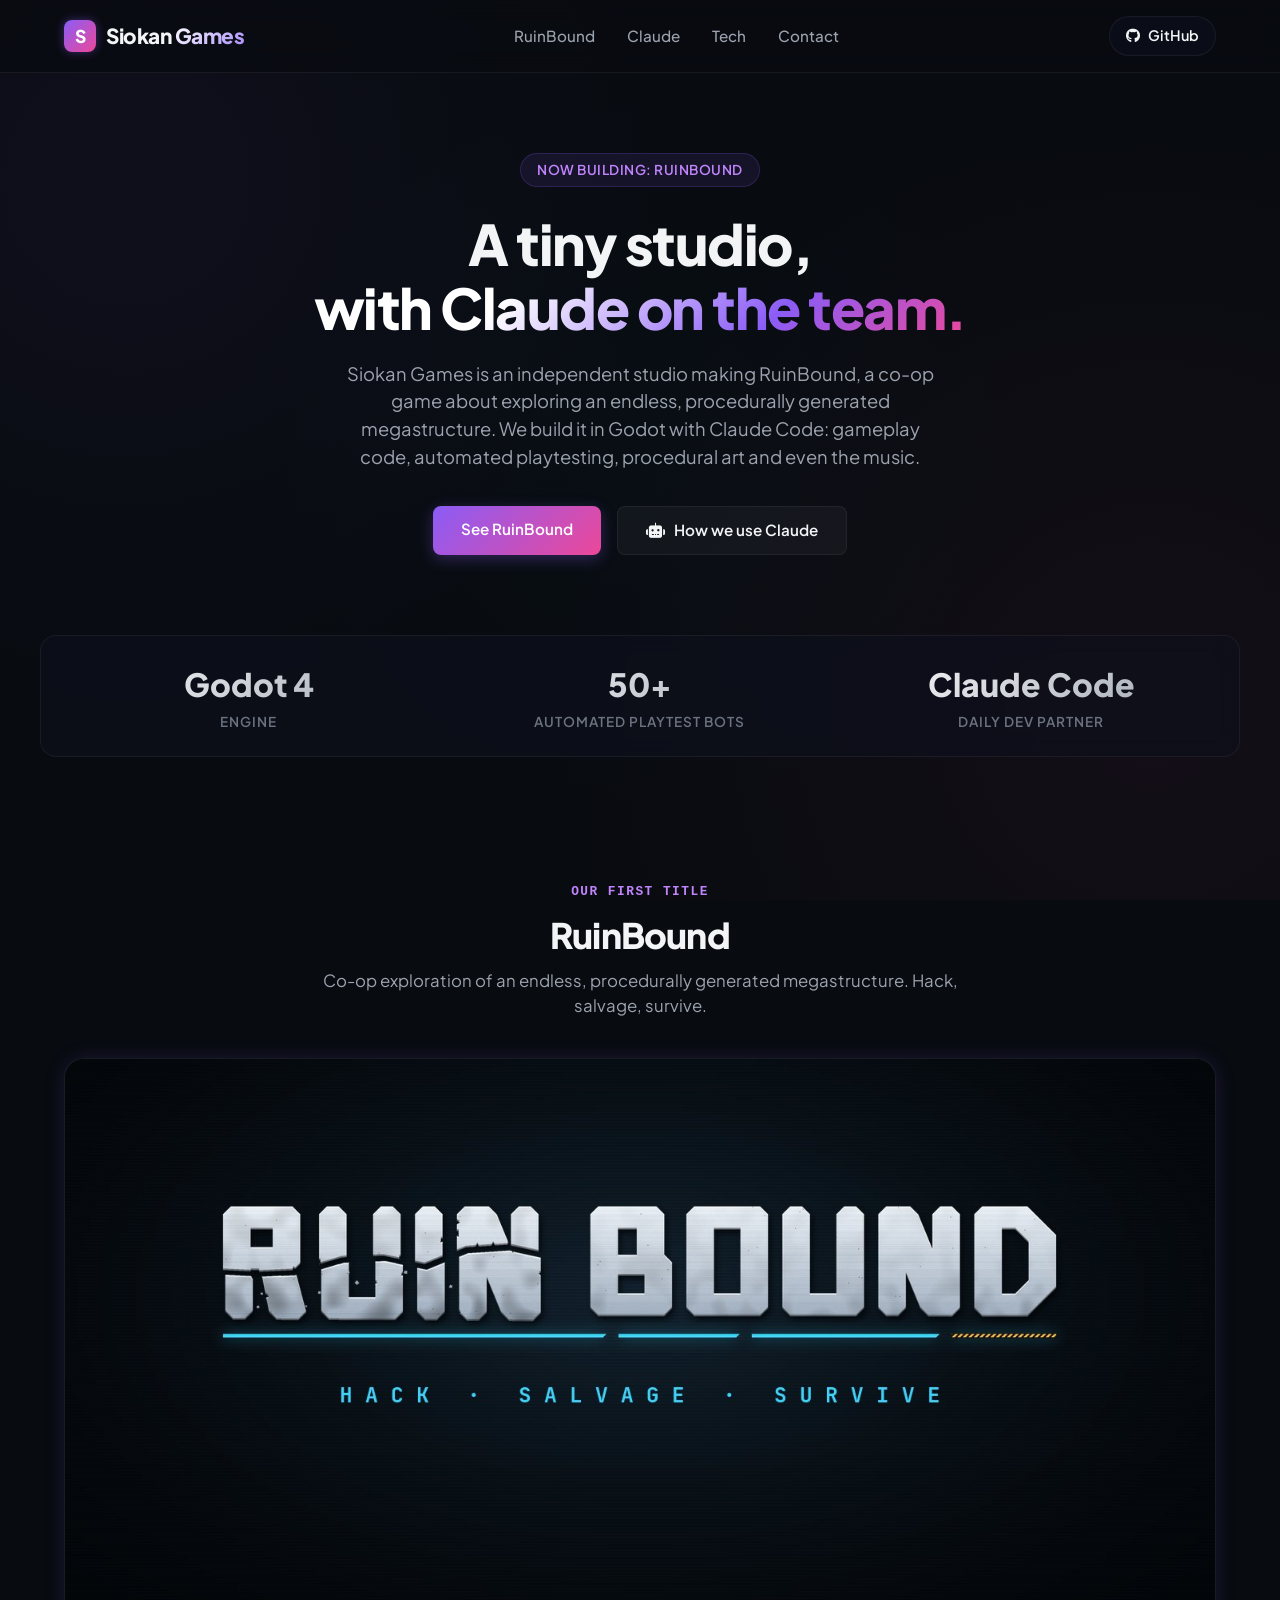
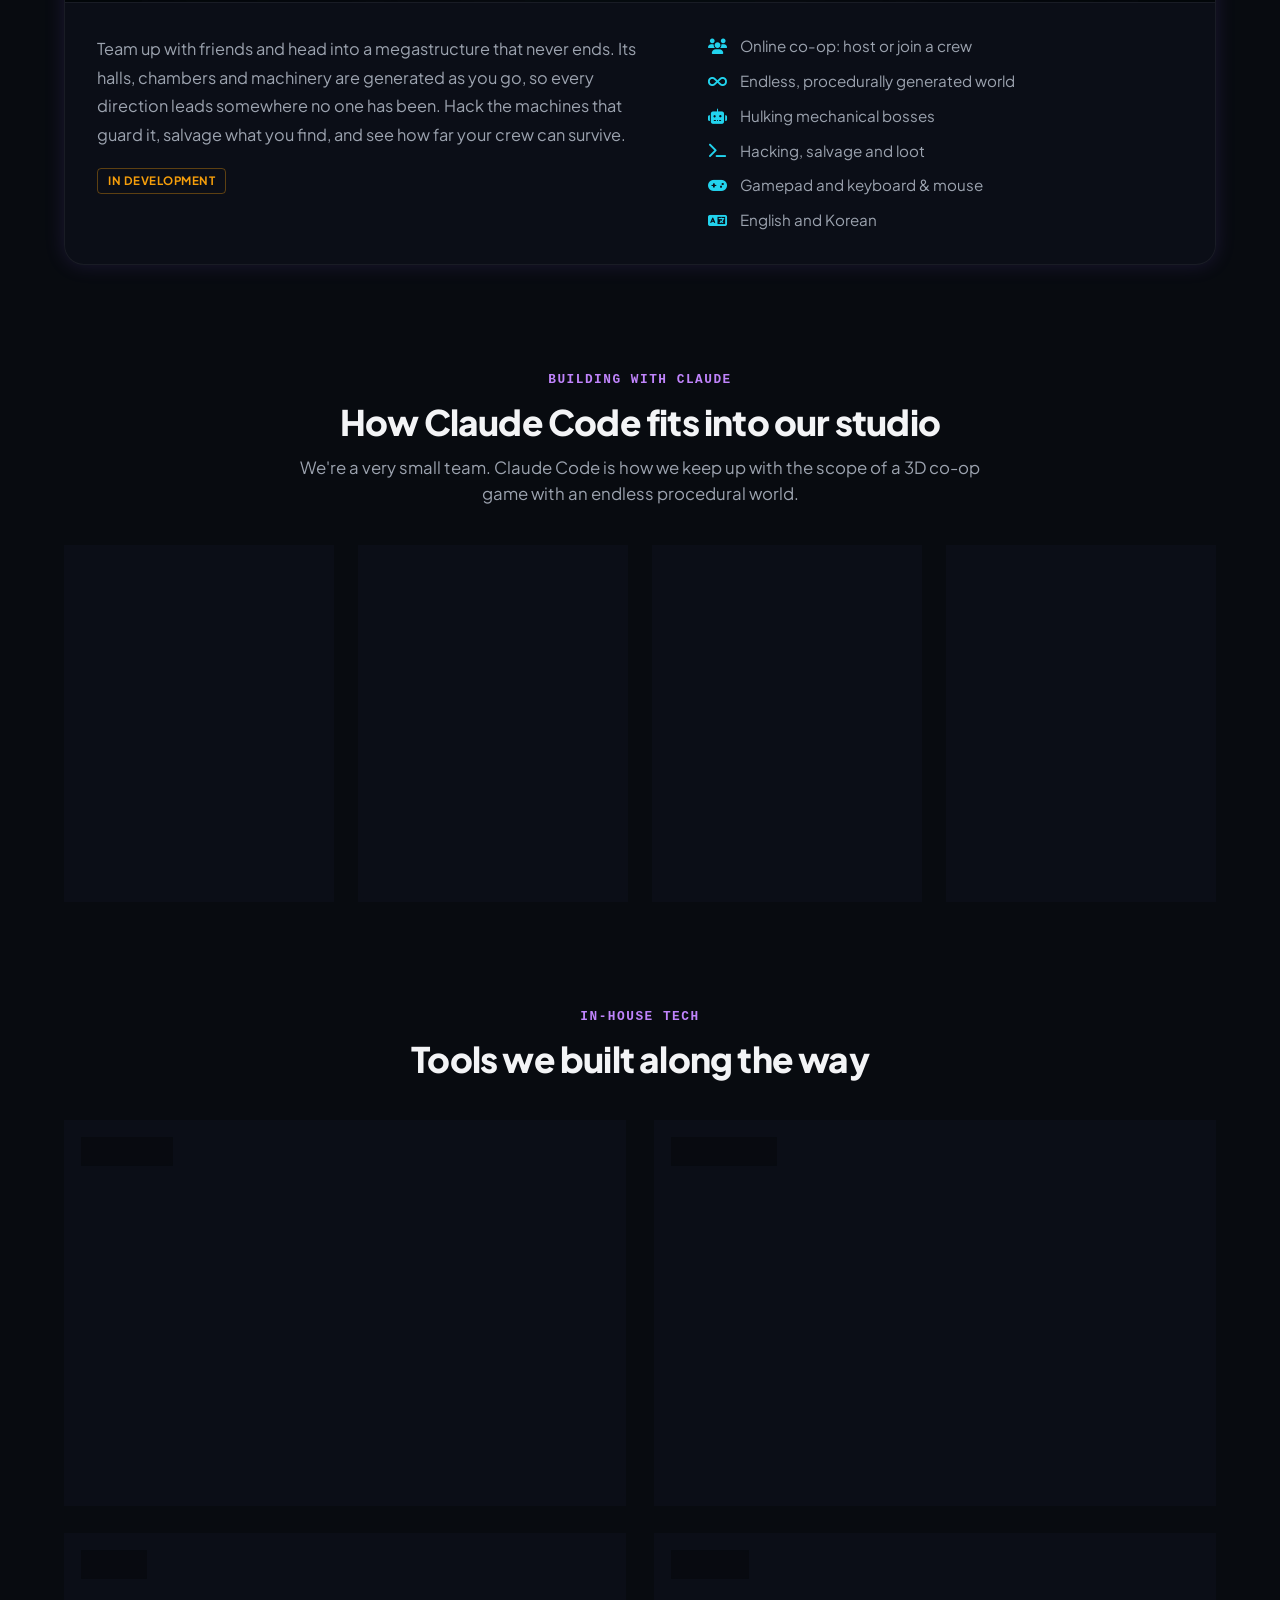
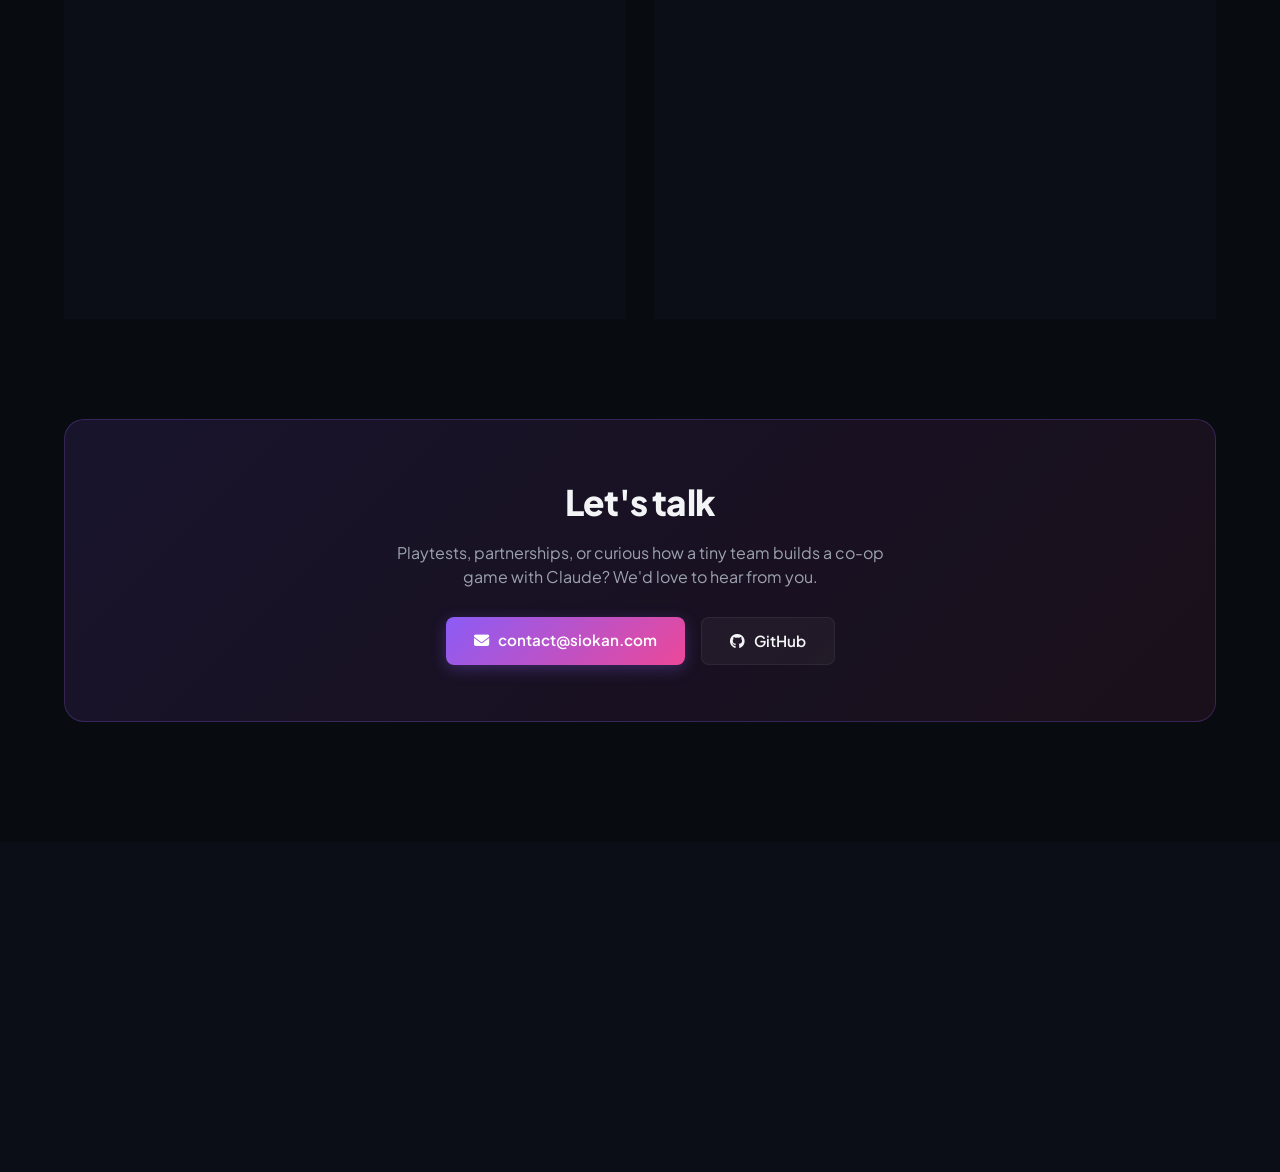
==== commit 6bb24235: "Rename studio to Siokan Games; RuinBound is now endless megastructure exploration Co-Authored-By: Cl" ====
--- a/index.html
+++ b/index.html
@@ -3,16 +3,16 @@
 <head>
   <meta charset="utf-8">
   <meta name="viewport" content="width=device-width, initial-scale=1.0">
-  <title>Swem Games - Indie Studio Building RuinBound with Claude</title>
-  <meta name="description" content="Swem Games is a small indie studio building RuinBound, a co-op roguelike in Godot, with Claude Code across gameplay code, automated playtesting, procedural art and music.">
-  <meta name="author" content="Swem Games">
-  <meta property="og:title" content="Swem Games - Building RuinBound with Claude">
-  <meta property="og:description" content="A small indie studio building a co-op roguelike in Godot, with Claude Code as part of the team.">
+  <title>Siokan Games - Indie Studio Building RuinBound with Claude</title>
+  <meta name="description" content="Siokan Games is a small indie studio building RuinBound, a co-op exploration game set in an endless procedural megastructure, with Claude Code across gameplay code, automated playtesting, procedural art and music.">
+  <meta name="author" content="Siokan Games">
+  <meta property="og:title" content="Siokan Games - Building RuinBound with Claude">
+  <meta property="og:description" content="A small indie studio building RuinBound, co-op exploration of an endless procedural megastructure, with Claude Code as part of the team.">
   <meta property="og:url" content="https://siokan.com">
   <meta property="og:image" content="https://siokan.com/img/ruinbound-key.jpg">
   <meta property="og:type" content="website">
   <link rel="icon" href="img/ruinbound-icon.png">
-  <link rel="stylesheet" href="style.css?v=3">
+  <link rel="stylesheet" href="style.css?v=4">
 
   <!-- FontAwesome for Icons -->
   <link rel="stylesheet" href="https://cdnjs.cloudflare.com/ajax/libs/font-awesome/6.4.0/css/all.min.css">
@@ -24,7 +24,7 @@
     <div class="container header-inner">
       <a href="#" class="logo">
         <div class="logo-icon">S</div>
-        <div class="logo-text">Swem <span>Games</span></div>
+        <div class="logo-text">Siokan <span>Games</span></div>
       </a>
       <ul class="nav-links">
         <li><a href="#game">RuinBound</a></li>
@@ -43,8 +43,8 @@
     <span class="hero-badge">NOW BUILDING: RUINBOUND</span>
     <h1>A tiny studio,<br><span class="gradient">with Claude on the team.</span></h1>
     <p class="hero-subtitle">
-      Swem Games is an independent studio making RuinBound, a co-op roguelike in Godot.
-      We build it with Claude Code: gameplay code, automated playtesting, procedural art and even the music.
+      Siokan Games is an independent studio making RuinBound, a co-op game about exploring an endless,
+      procedurally generated megastructure. We build it in Godot with Claude Code: gameplay code, automated playtesting, procedural art and even the music.
     </p>
     <div class="hero-ctas">
       <a href="#game" class="btn-primary">See RuinBound</a>
@@ -77,7 +77,7 @@
     <div class="section-head">
       <span class="section-eyebrow">Our first title</span>
       <h2>RuinBound</h2>
-      <p>A co-op roguelike aboard a derelict ship. Hack, salvage, survive.</p>
+      <p>Co-op exploration of an endless, procedurally generated megastructure. Hack, salvage, survive.</p>
     </div>
     <div class="game-card">
       <img src="img/ruinbound-key.jpg" alt="RuinBound logo: Hack, Salvage, Survive" class="game-key" width="1440" height="680">
@@ -85,16 +85,16 @@
         <div class="studio-grid">
           <div class="studio-text">
             <p>
-              Team up with friends and push deeper into a wrecked ship, deck by deck. Every run assembles new halls and rooms,
-              filled with machines and bio-weapons that want you gone. Hack terminals, salvage loot and take down hulking
-              mechanical bosses like the Cargo Strider and the Breacher.
+              Team up with friends and head into a megastructure that never ends. Its halls, chambers and machinery are
+              generated as you go, so every direction leads somewhere no one has been. Hack the machines that guard it,
+              salvage what you find, and see how far your crew can survive.
             </p>
             <span class="status-tag rnd">In development</span>
           </div>
           <ul class="game-facts">
             <li><i class="fas fa-users"></i> Online co-op: host or join a crew</li>
-            <li><i class="fas fa-dungeon"></i> Procedurally assembled decks and rooms</li>
-            <li><i class="fas fa-robot"></i> Multi-part mechanical bosses</li>
+            <li><i class="fas fa-infinity"></i> Endless, procedurally generated world</li>
+            <li><i class="fas fa-robot"></i> Hulking mechanical bosses</li>
             <li><i class="fas fa-terminal"></i> Hacking, salvage and loot</li>
             <li><i class="fas fa-gamepad"></i> Gamepad and keyboard &amp; mouse</li>
             <li><i class="fas fa-language"></i> English and Korean</li>
@@ -109,13 +109,13 @@
     <div class="section-head">
       <span class="section-eyebrow">Building with Claude</span>
       <h2>How Claude Code fits into our studio</h2>
-      <p>We're a very small team. Claude Code is how we keep up with the scope of a 3D co-op game.</p>
+      <p>We're a very small team. Claude Code is how we keep up with the scope of a 3D co-op game with an endless procedural world.</p>
     </div>
     <div class="feature-grid">
       <div class="feature-card">
         <div class="feature-icon" style="color: var(--accent-primary);"><i class="fas fa-code"></i></div>
         <h3>Gameplay code &amp; refactors</h3>
-        <p>Claude Code works across our GDScript codebase: enemy systems, co-op networking, level assembly, and large multi-commit refactors such as sharing IK and gait logic across every enemy.</p>
+        <p>Claude Code works across our GDScript codebase: enemy systems, co-op networking, procedural world generation, and large multi-commit refactors such as sharing IK and gait logic across every enemy.</p>
       </div>
       <div class="feature-card">
         <div class="feature-icon" style="color: var(--accent-green);"><i class="fas fa-vial-circle-check"></i></div>
@@ -125,7 +125,7 @@
       <div class="feature-card">
         <div class="feature-icon" style="color: var(--accent-amber);"><i class="fas fa-cubes"></i></div>
         <h3>Procedural art pipeline</h3>
-        <p>Blender Python scripts build our bosses, enemies and deck props from parts, and generator scripts produce floor, surface and UI textures, including the RuinBound logo.</p>
+        <p>Blender Python scripts build our bosses, enemies and structure props from parts, and generator scripts produce floor, surface and UI textures, including the RuinBound logo.</p>
       </div>
       <div class="feature-card">
         <div class="feature-icon" style="color: var(--accent-rose);"><i class="fas fa-music"></i></div>
@@ -199,10 +199,10 @@
       <div class="footer-col">
         <h4 style="display: flex; align-items: center; gap: 8px;">
           <span style="background: linear-gradient(135deg, var(--accent-primary), var(--accent-secondary)); width: 24px; height: 24px; border-radius: 6px; display: inline-flex; align-items: center; justify-content: center; font-size: 0.8rem; font-weight: 800; color: white;">S</span>
-          Swem Games
+          Siokan Games
         </h4>
         <p style="margin-top: 15px; max-width: 400px;">
-          An independent studio building RuinBound, a co-op roguelike in Godot, with Claude Code as part of the team.
+          An independent studio building RuinBound, co-op exploration of an endless procedural megastructure, with Claude Code as part of the team.
         </p>
       </div>
       <div class="footer-col">
@@ -223,10 +223,10 @@
       </div>
     </div>
     <div class="container copyright">
-      <p>&copy; 2026 Swem Games. All rights reserved.</p>
+      <p>&copy; 2026 Siokan Games. All rights reserved.</p>
     </div>
   </footer>
 
-  <script src="app.js?v=3"></script>
+  <script src="app.js?v=4"></script>
 </body>
 </html>
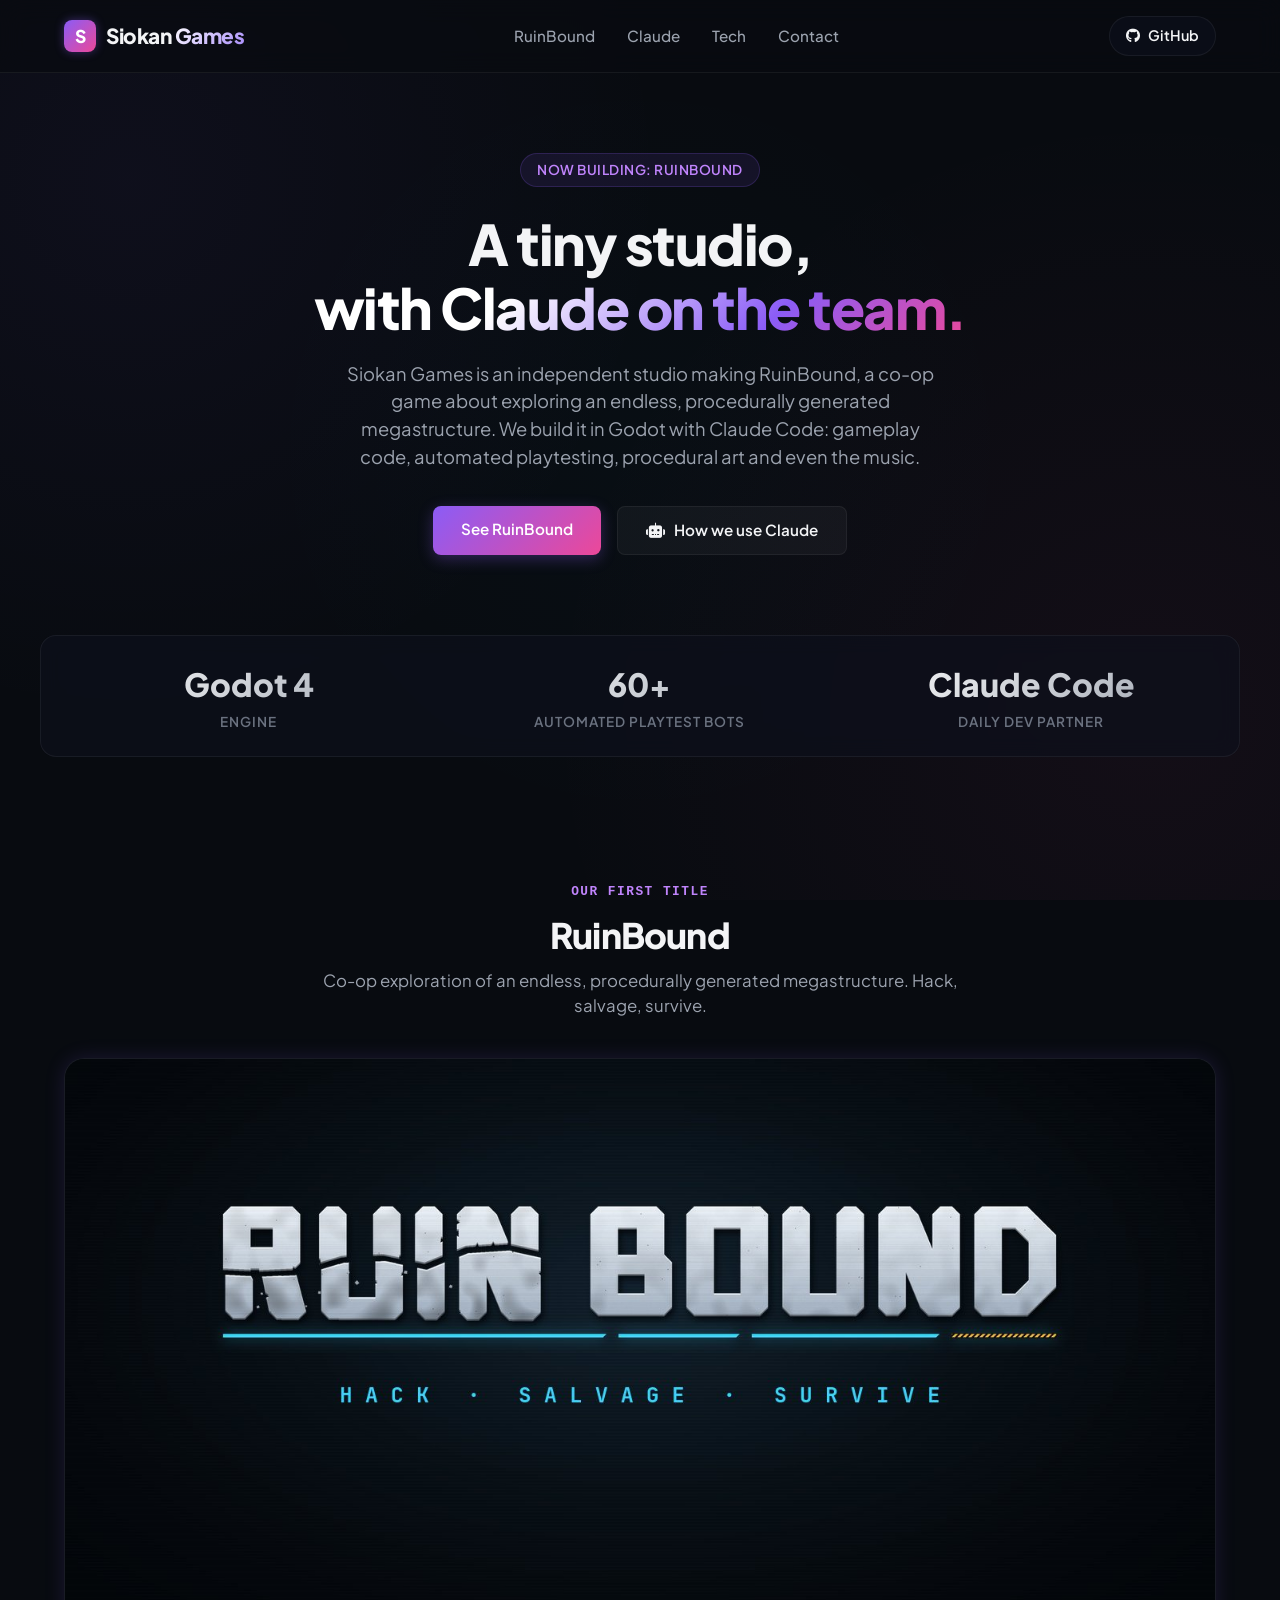
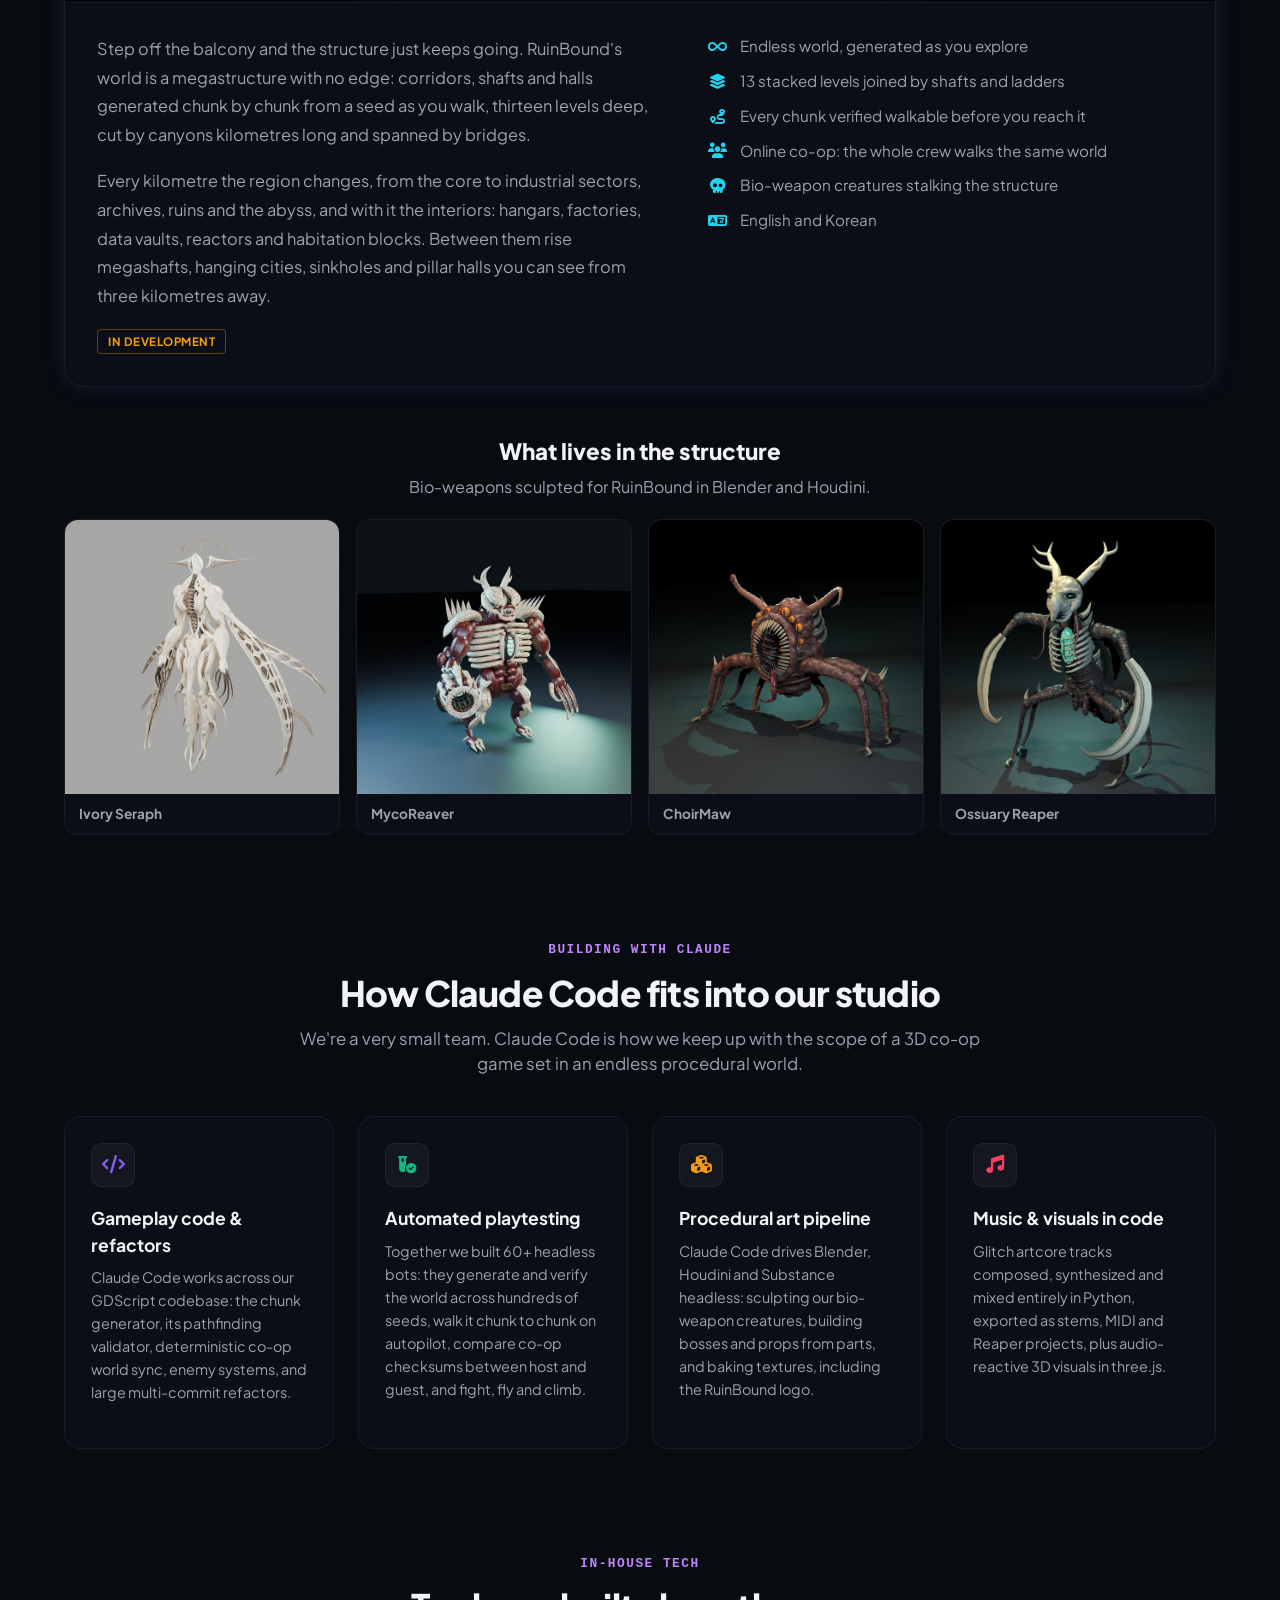
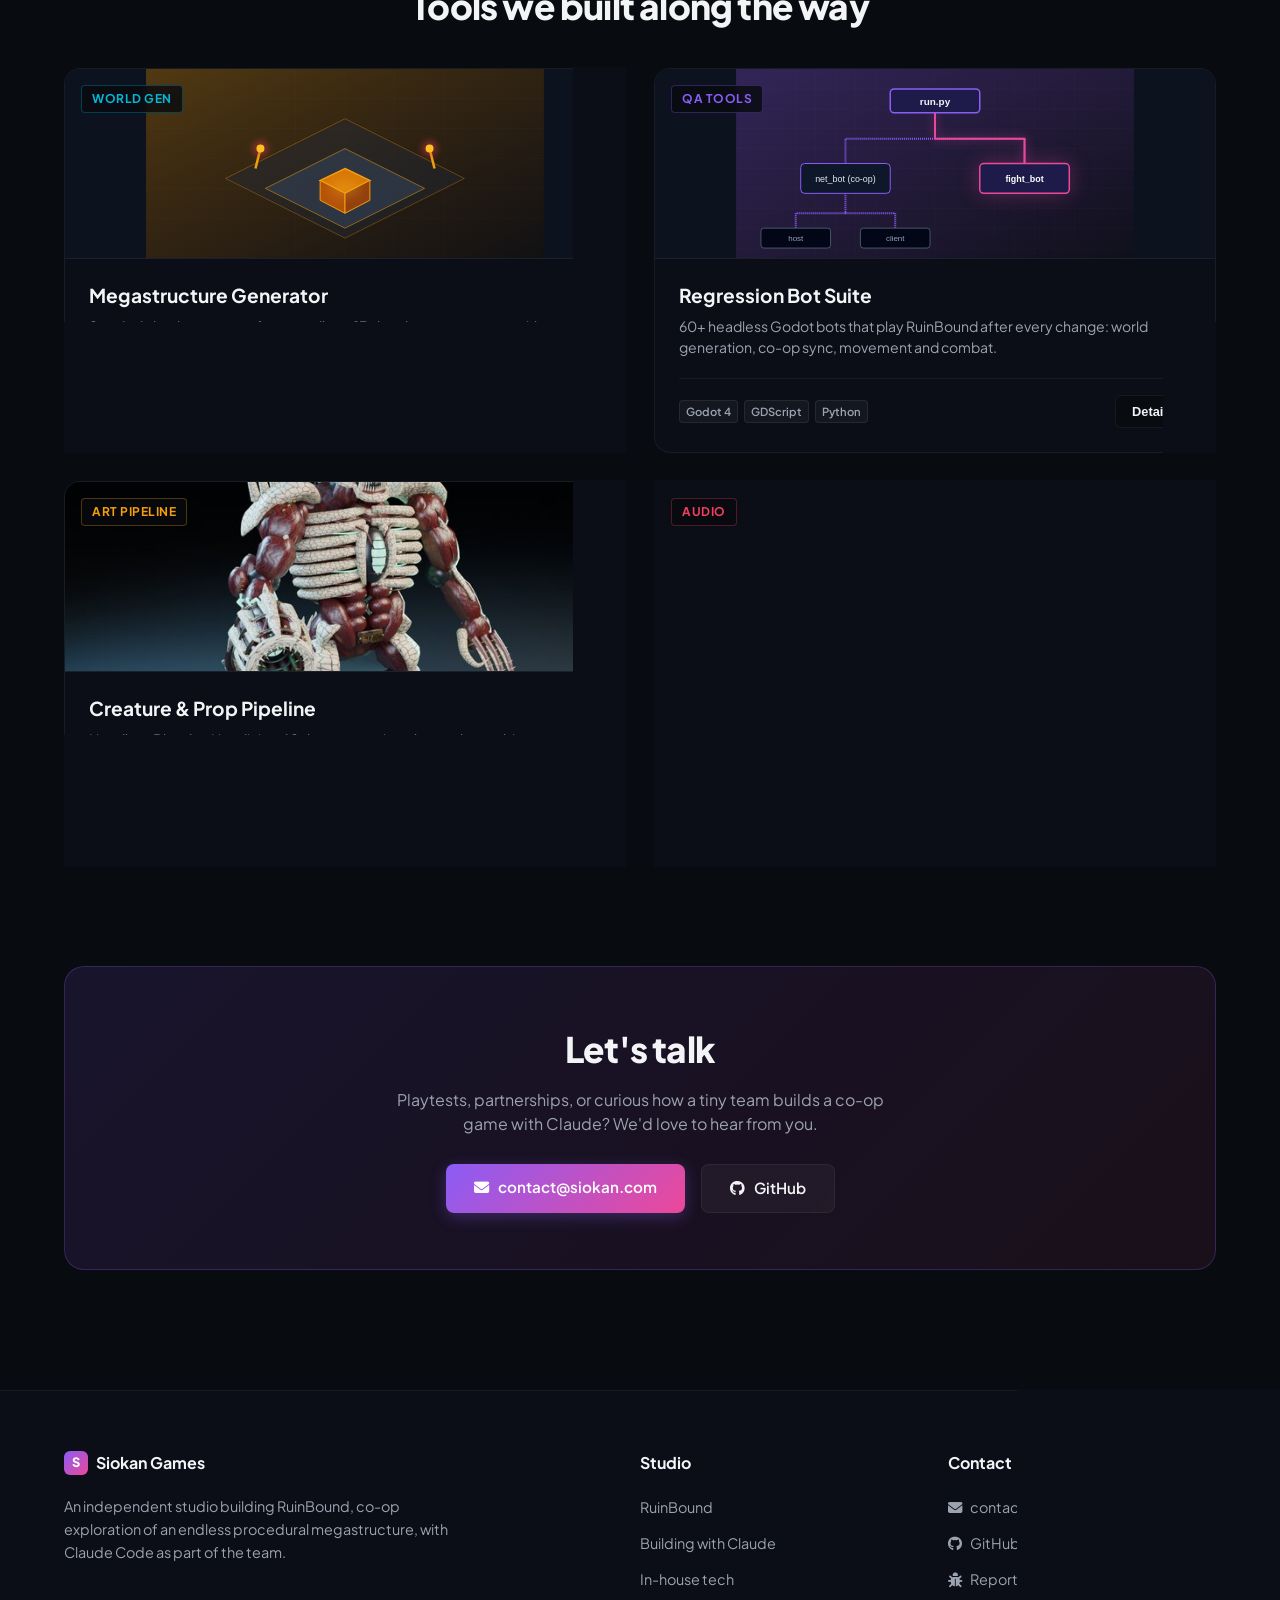
==== commit c11a5e59: "Describe RuinBound's megastructure from the game repo; add creature gallery Game section now follows" ====
--- a/index.html
+++ b/index.html
@@ -12,7 +12,7 @@
   <meta property="og:image" content="https://siokan.com/img/ruinbound-key.jpg">
   <meta property="og:type" content="website">
   <link rel="icon" href="img/ruinbound-icon.png">
-  <link rel="stylesheet" href="style.css?v=4">
+  <link rel="stylesheet" href="style.css?v=5">
 
   <!-- FontAwesome for Icons -->
   <link rel="stylesheet" href="https://cdnjs.cloudflare.com/ajax/libs/font-awesome/6.4.0/css/all.min.css">
@@ -62,7 +62,7 @@
         <p>Engine</p>
       </div>
       <div class="stat-item">
-        <h3>50+</h3>
+        <h3>60+</h3>
         <p>Automated playtest bots</p>
       </div>
       <div class="stat-item">
@@ -85,22 +85,38 @@
         <div class="studio-grid">
           <div class="studio-text">
             <p>
-              Team up with friends and head into a megastructure that never ends. Its halls, chambers and machinery are
-              generated as you go, so every direction leads somewhere no one has been. Hack the machines that guard it,
-              salvage what you find, and see how far your crew can survive.
+              Step off the balcony and the structure just keeps going. RuinBound's world is a megastructure with no edge:
+              corridors, shafts and halls generated chunk by chunk from a seed as you walk, thirteen levels deep,
+              cut by canyons kilometres long and spanned by bridges.
+            </p>
+            <p>
+              Every kilometre the region changes, from the core to industrial sectors, archives, ruins and the abyss, and
+              with it the interiors: hangars, factories, data vaults, reactors and habitation blocks. Between them rise
+              megashafts, hanging cities, sinkholes and pillar halls you can see from three kilometres away.
             </p>
             <span class="status-tag rnd">In development</span>
           </div>
           <ul class="game-facts">
-            <li><i class="fas fa-users"></i> Online co-op: host or join a crew</li>
-            <li><i class="fas fa-infinity"></i> Endless, procedurally generated world</li>
-            <li><i class="fas fa-robot"></i> Hulking mechanical bosses</li>
-            <li><i class="fas fa-terminal"></i> Hacking, salvage and loot</li>
-            <li><i class="fas fa-gamepad"></i> Gamepad and keyboard &amp; mouse</li>
+            <li><i class="fas fa-infinity"></i> Endless world, generated as you explore</li>
+            <li><i class="fas fa-layer-group"></i> 13 stacked levels joined by shafts and ladders</li>
+            <li><i class="fas fa-route"></i> Every chunk verified walkable before you reach it</li>
+            <li><i class="fas fa-users"></i> Online co-op: the whole crew walks the same world</li>
+            <li><i class="fas fa-skull"></i> Bio-weapon creatures stalking the structure</li>
             <li><i class="fas fa-language"></i> English and Korean</li>
           </ul>
         </div>
       </div>
+    </div>
+
+    <div class="creature-head">
+      <h3>What lives in the structure</h3>
+      <p>Bio-weapons sculpted for RuinBound in Blender and Houdini.</p>
+    </div>
+    <div class="creature-grid">
+      <figure><img src="img/ivory-seraph.jpg" alt="Ivory Seraph" loading="lazy" width="640" height="640"><figcaption>Ivory Seraph</figcaption></figure>
+      <figure><img src="img/mycoreaver.jpg" alt="MycoReaver" loading="lazy" width="640" height="640"><figcaption>MycoReaver</figcaption></figure>
+      <figure><img src="img/choirmaw.jpg" alt="ChoirMaw" loading="lazy" width="640" height="640"><figcaption>ChoirMaw</figcaption></figure>
+      <figure><img src="img/ossuary-reaper.jpg" alt="Ossuary Reaper" loading="lazy" width="640" height="640"><figcaption>Ossuary Reaper</figcaption></figure>
     </div>
   </section>
 
@@ -109,23 +125,23 @@
     <div class="section-head">
       <span class="section-eyebrow">Building with Claude</span>
       <h2>How Claude Code fits into our studio</h2>
-      <p>We're a very small team. Claude Code is how we keep up with the scope of a 3D co-op game with an endless procedural world.</p>
+      <p>We're a very small team. Claude Code is how we keep up with the scope of a 3D co-op game set in an endless procedural world.</p>
     </div>
     <div class="feature-grid">
       <div class="feature-card">
         <div class="feature-icon" style="color: var(--accent-primary);"><i class="fas fa-code"></i></div>
         <h3>Gameplay code &amp; refactors</h3>
-        <p>Claude Code works across our GDScript codebase: enemy systems, co-op networking, procedural world generation, and large multi-commit refactors such as sharing IK and gait logic across every enemy.</p>
+        <p>Claude Code works across our GDScript codebase: the chunk generator, its pathfinding validator, deterministic co-op world sync, enemy systems, and large multi-commit refactors.</p>
       </div>
       <div class="feature-card">
         <div class="feature-icon" style="color: var(--accent-green);"><i class="fas fa-vial-circle-check"></i></div>
         <h3>Automated playtesting</h3>
-        <p>Together we built 50+ headless regression bots that fight, dash, hack, host and join co-op sessions, check the HUD and walk every level layout, plus screenshot bots that catch visual regressions.</p>
+        <p>Together we built 60+ headless bots: they generate and verify the world across hundreds of seeds, walk it chunk to chunk on autopilot, compare co-op checksums between host and guest, and fight, fly and climb.</p>
       </div>
       <div class="feature-card">
         <div class="feature-icon" style="color: var(--accent-amber);"><i class="fas fa-cubes"></i></div>
         <h3>Procedural art pipeline</h3>
-        <p>Blender Python scripts build our bosses, enemies and structure props from parts, and generator scripts produce floor, surface and UI textures, including the RuinBound logo.</p>
+        <p>Claude Code drives Blender, Houdini and Substance headless: sculpting our bio-weapon creatures, building bosses and props from parts, and baking textures, including the RuinBound logo.</p>
       </div>
       <div class="feature-card">
         <div class="feature-icon" style="color: var(--accent-rose);"><i class="fas fa-music"></i></div>
@@ -227,6 +243,6 @@
     </div>
   </footer>
 
-  <script src="app.js?v=4"></script>
+  <script src="app.js?v=5"></script>
 </body>
 </html>
--- a/style.css
+++ b/style.css
@@ -688,6 +688,53 @@
   color: #22d3ee;
 }
 
+.creature-head {
+  text-align: center;
+  margin: 48px 0 20px 0;
+}
+
+.creature-head h3 {
+  font-size: 1.4rem;
+  font-weight: 800;
+  margin-bottom: 6px;
+}
+
+.creature-head p {
+  color: var(--text-muted);
+}
+
+.creature-grid {
+  display: grid;
+  grid-template-columns: repeat(4, 1fr);
+  gap: 16px;
+}
+
+.creature-grid figure {
+  background: var(--bg-card);
+  border: 1px solid var(--border-glass);
+  border-radius: 14px;
+  overflow: hidden;
+}
+
+.creature-grid img {
+  display: block;
+  width: 100%;
+  height: auto;
+}
+
+.creature-grid figcaption {
+  padding: 10px 14px;
+  font-size: 0.85rem;
+  font-weight: 700;
+  color: var(--text-muted);
+}
+
+.asset-preview img {
+  width: 100%;
+  height: 100%;
+  object-fit: cover;
+}
+
 /* Claude Feature Cards */
 .feature-grid {
   display: grid;
@@ -828,6 +875,9 @@
   .game-body {
     padding: 24px 20px;
   }
+  .creature-grid {
+    grid-template-columns: repeat(2, 1fr);
+  }
 }
 
 .footer-col h4 {
